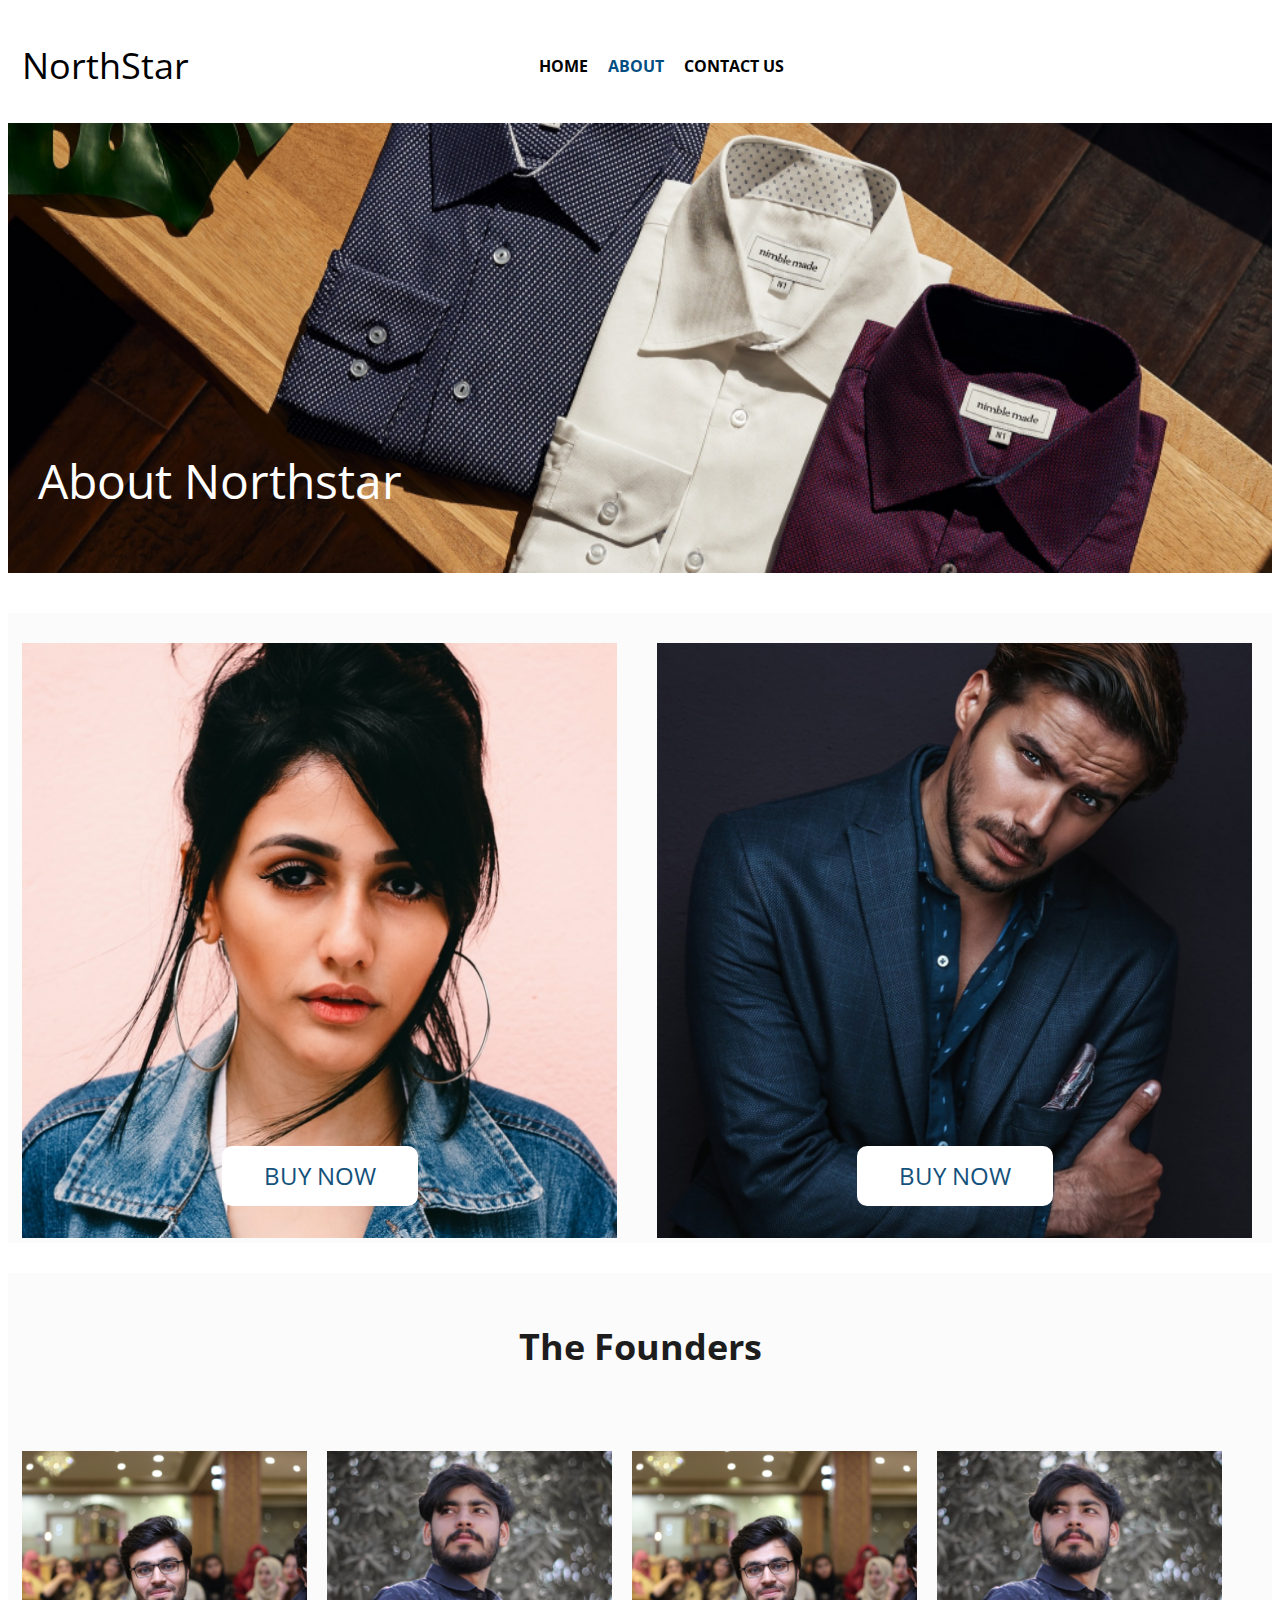
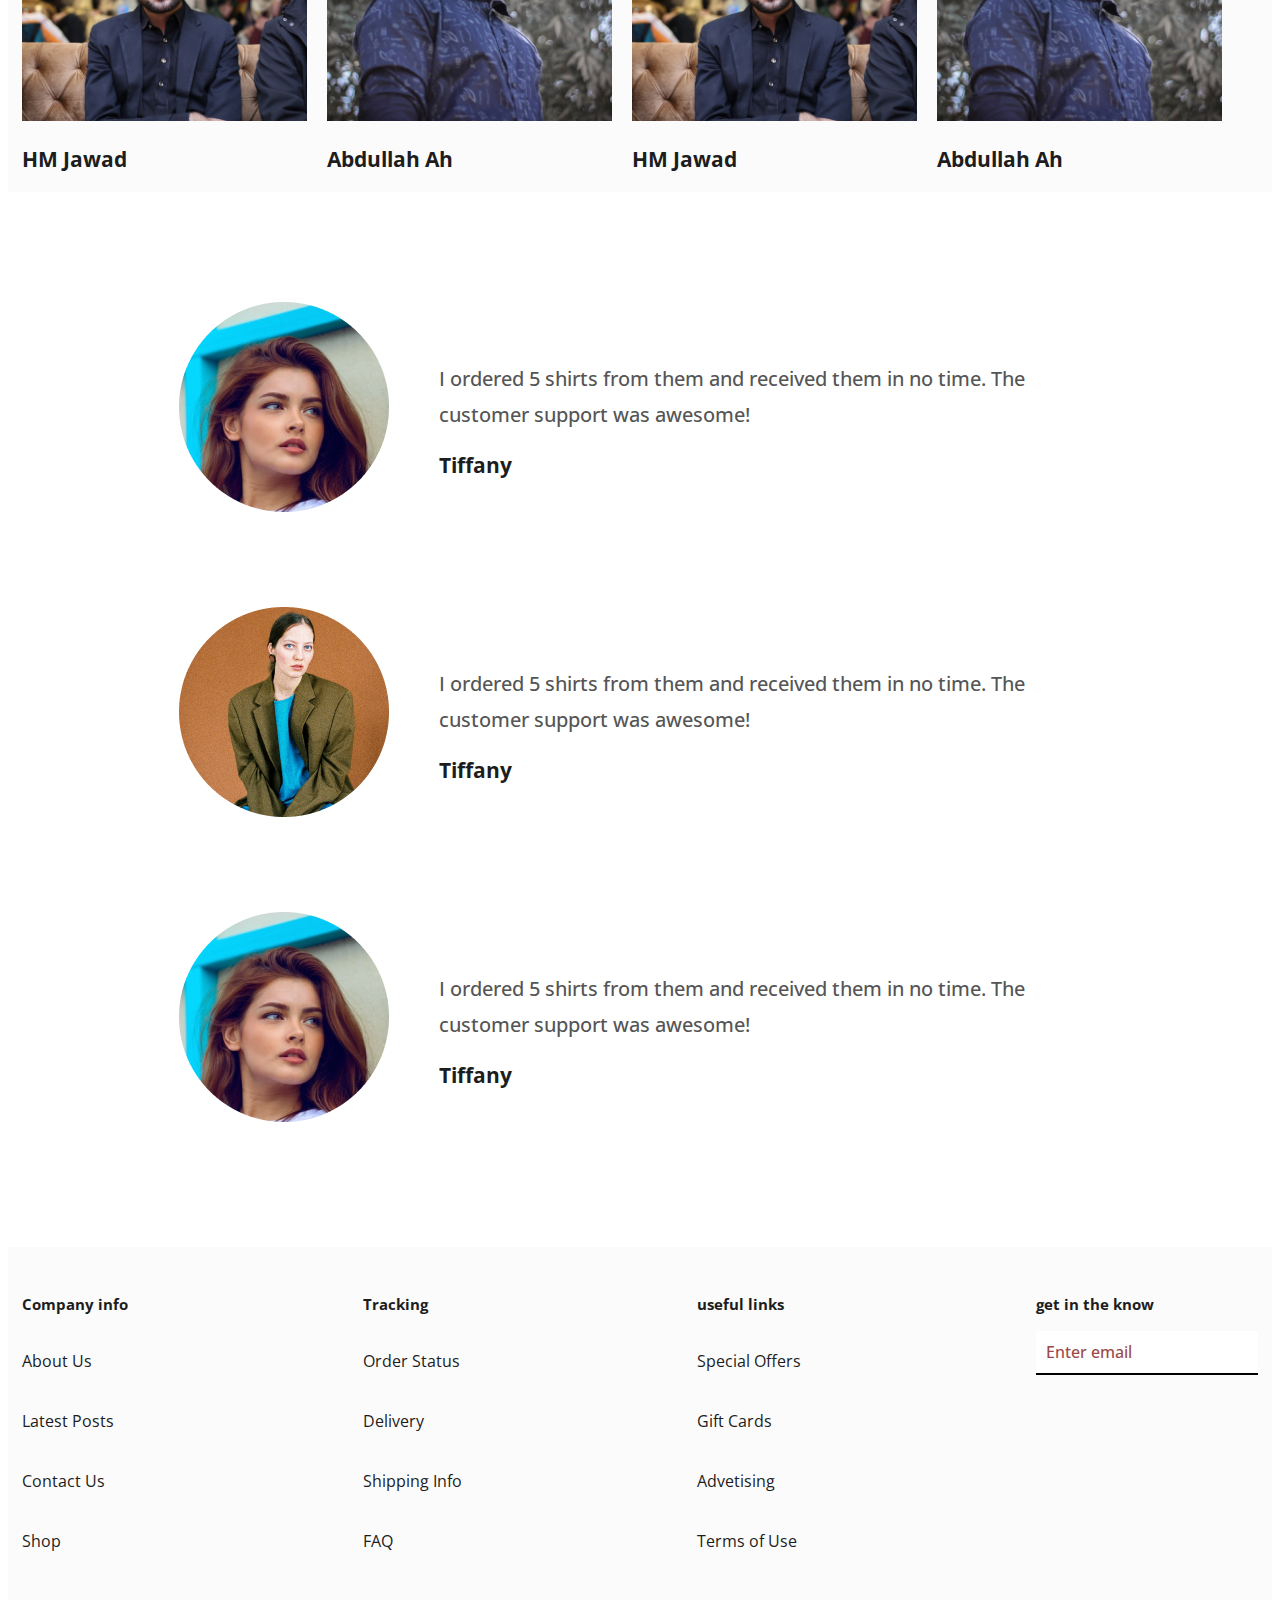
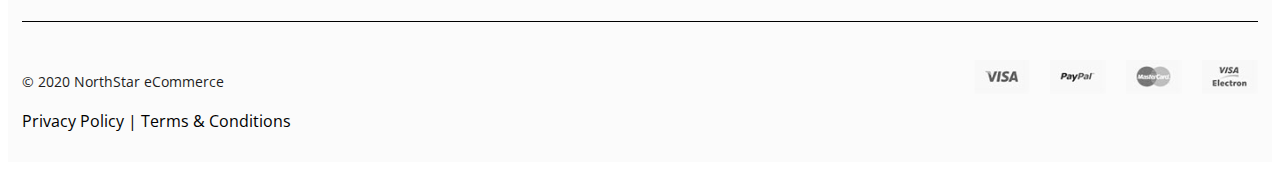
==== WEB/about.html @ d7fa59fd "eCommerce" ====
<!DOCTYPE html>
<html lang="en">

<head>
    <meta charset="UTF-8">
    <meta http-equiv="X-UA-Compatible" content="IE=edge">
    <meta name="viewport" content="width=device-width, initial-scale=1.0">
    <title>eCommerce</title>
    <link rel="stylesheet" href="../style.css">
    <!--font-awesome-->
    <link rel="stylesheet" href="https://cdnjs.cloudflare.com/ajax/libs/font-awesome/6.4.0/css/all.min.css"
        integrity="sha512-iecdLmaskl7CVkqkXNQ/ZH/XLlvWZOJyj7Yy7tcenmpD1ypASozpmT/E0iPtmFIB46ZmdtAc9eNBvH0H/ZpiBw=="
        crossorigin="anonymous" referrerpolicy="no-referrer" />
    <!--google-font-->
    <link rel="preconnect" href="https://fonts.googleapis.com">
    <link rel="preconnect" href="https://fonts.gstatic.com" crossorigin>
    <link href="https://fonts.googleapis.com/css2?family=Open+Sans:wght@300;400;500&display=swap" rel="stylesheet">
</head>

<body>
    <header class="hed">
        <div class="container">
            <div class="header">
                <div class="hed-left">
                    <p>NorthStar</p>
                </div>

                <div class="hed-midle">
                    <a href="http://127.0.0.1:5500/WEB/index.html#">HOME</a>
                    <a href="#" class="header-active">ABOUT</a>
                    <a href="http://127.0.0.1:5500/WEB/contact.html">CONTACT US</a>
                </div>

                <div class="hed-rigth">
                    <i class="fa-regular fa-user"></i>
                    <i class="fa-solid fa-bag-shopping"></i>
                    <i class="fa-solid fa-bars"></i>
                </div>
            </div>
        </div>
    </header>

    <section class="about-navbar">
        <div class="an-content">
            <p>About Northstar</p>
        </div>
    </section>

    <section class="second-navbar">
        <div class="container">
            <div class="two-card">
                <div class="card-One">
                    <img src="../imgs/WOMAN.png" alt="WOMAN">
                    <div class="co-context">
                        <p>buy now</p>
                    </div>
                </div>

                <div class="card-One">
                    <img src="../imgs/MAN.png" alt="MAN">
                    <div class="co-context">
                        <p>buy now</p>
                    </div>
                </div>
            </div>
        </div>
    </section>

    <section class="Founders">
        <div class="container">
            <h2>The Founders</h2>

            <div class="founders-card">
                <figure>
                    <img src="../imgs/ceki1.png" alt="MAN">
                    <figcaption>
                        <h3>HM Jawad</h3>
                    </figcaption>
                </figure>
                <figure>
                    <img src="../imgs/ceki2.png" alt="MAN">
                    <figcaption>
                        <h3>Abdullah Ah</h3>
                    </figcaption>
                </figure>
                <figure>
                    <img src="../imgs/ceki1.png" alt="MAN">
                    <figcaption>
                        <h3>HM Jawad</h3>
                    </figcaption>
                </figure>
                <figure>
                    <img src="../imgs/ceki2.png" alt="MAN">
                    <figcaption>
                        <h3>Abdullah Ah</h3>
                    </figcaption>
                </figure>

            </div>
        </div>
    </section>

    <section class="testimonials">
        <div class="container">
            <div class="testimonials-box">
                <div class="testimo-img">
                    <img src="../imgs/testimoTwo.png" alt="WOMAN">
                </div>

                <div class="testimo-content">
                    <i class="fa-solid fa-quote-left"></i>
                    <p>I ordered 5 shirts from them and received them in no time.
                        The customer support was awesome!</p>
                    <span>Tiffany</span>
                </div>
            </div>
            <div class="testimonials-box">
                <div class="testimo-img">
                    <img src="../imgs/testiomoOne.png" alt="WOMAN">
                </div>

                <div class="testimo-content">
                    <i class="fa-solid fa-quote-left"></i>
                    <p>I ordered 5 shirts from them and received them in no time.
                        The customer support was awesome!</p>
                    <span>Tiffany</span>
                </div>
            </div>
            <div class="testimonials-box">
                <div class="testimo-img">
                    <img src="../imgs/testimoTwo.png" alt="WOMAN">
                </div>

                <div class="testimo-content">
                    <i class="fa-solid fa-quote-left"></i>
                    <p>I ordered 5 shirts from them and received them in no time.
                        The customer support was awesome!</p>
                    <span>Tiffany</span>
                </div>
            </div>
        </div>
    </section>

    <footer class="footer">
        <div class="container">
            <div class="footer-top">
                <div class="company">
                    <h4>Company info</h4>
                    <p>About Us</p>
                    <p> Latest Posts</p>
                    <p> Contact Us</p>
                    <p> Shop</p>
                </div>

                <div class="company">
                    <h4>Tracking</h4>
                    <p> Order Status</p>
                    <p> Delivery </p>
                    <p> Shipping Info</p>
                    <p> FAQ</p>
                </div>

                <div class="company">
                    <h4>useful links</h4>
                    <p>Special Offers</p>
                    <p> Gift Cards</p>
                    <p> Advetising</p>
                    <p> Terms of Use</p>
                </div>

                <div class="company">
                    <h4>get in the know</h4>

                    <div class="email-contact">
                        <input type="email" placeholder="Enter email">
                        <i class="fa-solid fa-arrow-right"></i>
                    </div>

                </div>
            </div>


            <div class="footer-bottom">
                <div class="north">
                    <p>© 2020 NorthStar eCommerce</p>
                    <div class="pay-content">
                        <span>Privacy Policy |
                            Terms & Conditions
                        </span>
                    </div>
                </div>

                <div class="pay">
                    <img src="../imgs/visa.svg" alt="visa">
                    <img src="../imgs/paypal.svg" alt="paypal">
                    <img src="../imgs/Rectangle 14.svg" alt="pay">
                    <img src="../imgs/visaElectron.svg" alt="visa">
                </div>
            </div>
        </div>
    </footer>

    <script src="../app.js"></script>
</body>

</html>
---- style.css ----
* {
    /* margspace-between: 0; */
    padding: 0;
    box-sizing: border-box;
    font-family: 'Open Sans', sans-serif;

}

/*eCommerce index page start*/

.container {
    max-width: 1236px;
    width: 100%;
    margin: 0 auto;
}

.header-active {
    color: #024E82 !important;
}

.hed {
    background: #FFFFFF;
}

.header {
    display: flex;
    justify-content: space-between;
    align-items: center;
    flex-wrap: wrap;
}

.hed-left p {
    font-weight: 400;
    font-size: 36px;
    line-height: 43px;
}


.hed-midle {
    display: flex;
    align-items: center;
    gap: 20px;
    max-width: 300px;
    width: 100%;
}

.hed-midle a {
    text-decoration: none;
    font-weight: 700;
    font-size: 16px;
    line-height: 14px;
    color: #000000;
}

.hed-rigth {
    display: flex;
    align-items: center;
    gap: 35px;
}

.hed-rigth i {
    cursor: pointer;
    font-size: 20px;
}

.navbar {
    background-image: url('./imgs/navImg.png');
    background-repeat: no-repeat;
    height: calc(100vh - 113px);
    /*important*/
    width: 100%;
    background-size: cover;
    background-position: center;
}

.nav-content {
    position: absolute;
    right: 10%;
    top: 40%;
    transform: translate(-60, -60);
}


.nav-content p {
    font-weight: 800;
    font-size: 48px;
    line-height: 48px;
    color: #FFFFFF;
    max-width: 470px;
    width: 100%;
    text-align: center;
    padding-bottom: 50px;
    text-shadow: 0px 4px 4px rgba(0, 0, 0, 0.25);
}

.nav-text {
    position: absolute;
    right: 13%;
    transform: translate(-43%);
    border: 5px solid #FFFFFF;
    padding: 10px;
    max-width: 175px;
    width: 100%;
    text-align: center;
    cursor: pointer;
}

.nav-text span {
    font-weight: 700;
    font-size: 21px;
    line-height: 22px;
    color: #FFFFFF;
}

.discover {
    display: flex;
    flex-direction: column;
    flex-wrap: wrap;
}

.discover-content {
    text-align: center;
    padding-top: 50px;
}


.discover-content h2 {
    font-weight: 700;
    font-size: 36px;
    line-height: 48px;
    color: #1D1D1D;
}


.discover-content p {
    font-weight: 400;
    font-size: 20px;
    line-height: 48px;
    color: #555555;
    padding-bottom: 45px;
}

.discover-cards {
    display: flex;
    flex-wrap: wrap;
    gap: 20px;
}

.discover-cards .card img {
    max-width: 285px;
    width: 100%;
}

.card-content {
    text-align: center;
    padding-top: 16px;
}

.card-content h4 {
    font-weight: 400;
    font-size: 16px;
    line-height: 25px;
    color: #1D1D1D;
}


.card-content span {
    font-weight: 400;
    font-size: 16px;
    line-height: 19px;
    color: #024E82;
}


.about-card {
    display: flex;
    padding-top: 50px;
    justify-content: space-between;
    flex-direction: column;
}

.about-card .container {
    display: flex;
    justify-content: space-between;
    padding-bottom: 50px;
}

.ac-1 {
    display: flex;
    flex-direction: column;
}

.card-icon {
    display: flex;
    gap: 15px;
    padding-bottom: 10px;
    align-items: center;
}

.ac1-about {
    max-width: 199px;
    width: 100%;
}


.ac1-about span {
    font-weight: 400;
    font-size: 16px;
    line-height: 19px;
    color: #555555;
}

.ac-1 i {
    color: #024E82;
}

.ac-1 p {
    font-weight: 600;
    font-size: 16px;
    line-height: 25px;
    color: #1D1D1D;
}


.black-card .container {
    display: flex;
    justify-content: space-between;
    padding-bottom: 50px;
}

.black-one {
    max-width: 715px;
    width: 100%;
    background: #000000;
    height: 329px;
    display: flex;
    flex-direction: column;
    justify-content: center;
    text-align: center;
    gap: 24px;
    margin-top: 50px;
}

.black-one h3 {
    font-weight: 400;
    font-size: 32px;
    line-height: 48px;
    color: #FFFFFF;
}


.black-one p {
    font-weight: 400;
    font-size: 18px;
    line-height: 130%;
    color: #FFFFFF;
    max-width: 406px;
    width: 100%;
    text-align: center;
    margin: 0 auto;
}

.black-button {
    max-width: 100px;
    width: 100%;
    background: #FFFFFF;
    box-shadow: 0px 6px 15px rgba(0, 0, 0, 0.04);
    display: flex;
    justify-content: center;
    padding: 10px;
    margin: 0 auto;
}


.black-button span {
    text-transform: uppercase;
    font-weight: 400;
    font-size: 14px;
    line-height: 20px;
    color: #024E82;
    cursor: pointer;
}

.balck-two {
    max-width: 505px;
    width: 100%;
    background: #000000;
    height: 329px;
    display: flex;
    flex-direction: column;
    justify-content: center;
    text-align: center;
    gap: 24px;
    margin-top: 50px;
}


.balck-two h3 {
    font-weight: 400;
    font-size: 32px;
    line-height: 48px;
    color: #FFFFFF;
}

.balck-two p {
    max-width: 406px;
    width: 100%;
    font-weight: 400;
    font-size: 18px;
    line-height: 130%;
    color: #FFFFFF;
    margin: 0 auto;
}

.top-sellers h2 {
    font-weight: 700;
    font-size: 36px;
    line-height: 48px;
    color: #1D1D1D;
    text-align: center;
    padding-top: 50px;
}


.top-sellers p {
    font-weight: 400;
    font-size: 20px;
    line-height: 48px;
    color: #555555;
    text-align: center;
    padding-bottom: 50px;
}

.sellers-card .container .card-box {
    display: flex;
    flex-wrap: wrap;
    gap: 20px;
}

.sellers-card .container .card-box .card img {
    max-width: 294px;
    width: 100%;
}

.sellers-content {
    text-align: center;
    padding-bottom: 50px;
}

.sellers-card .container .sellers-bottom {
    max-width: 150px;
    width: 100%;
    padding: 10px 30px;
    background: #024E82;
    color: #FFFFFF;
    margin: 0 auto;
    margin-bottom: 50px;
}

.sellers-card .container .sellers-bottom span {
    text-align: center;
    display: flex;
    justify-content: center;
    align-items: center;
}

.footer {
    background: #FBFBFB;
    margin-top: 60px ;
}

.footer .container .footer-top {
    display: flex;
    justify-content: space-between;
    flex-wrap: wrap;
    padding-top: 50px;
}

.company {
    display: flex;
    flex-direction: column;
    padding-bottom: 50px;
}

.company h4 {
    font-weight: 700;
    font-size: 15px;
    line-height: 14px;
    color: #1D1D1D;
    padding-bottom: 20px;
}

.company p {
    font-weight: 400;
    font-size: 16px;
    line-height: 28px;
    color: #1D1D1D;
    cursor: pointer;
}

.company input {
    padding: 10px;
    border: none;
    font-size: 16px;
    font-weight: 500;
    border-bottom: 2px solid #000;
    outline: none;
}

.email-contact i {
    cursor: pointer;
}


.company input::placeholder {
    color: #9c4848;
}

.footer-bottom {
    display: flex;
    justify-content: space-between;
    align-items: center;
    border-top: 1px solid #000000;
    padding-bottom: 30px;
}

h4 {
    margin: 10px;
}

.footer-bottom .north p {
    font-weight: 400;
    font-size: 14px;
    line-height: 28px;
    color: #1D1D1D;
    padding-top: 32px;
}

.footer-bottom .pay span {
    font-weight: 400;
    font-size: 14px;
    line-height: 28px;
    color: #1D1D1D;
}



.footer-bottom .pay {
    display: flex;
    gap: 20px;
}


.footer-bottom .pay img {
    cursor: pointer;
}

.company h4 {
    margin: 0;
}

.company {
    margin: 0 !important;
}

/*eCommerce index page end*/


/*eCommerce about page start*/

.about-navbar {
    background-image: url('./imgs/aboutNavbar.png');
    background-repeat: no-repeat;
    height: 50vh;
    width: 100%;
    background-size: cover;
    background-position: center;
    position: relative;
    margin-bottom: 40px;
}

.about-navbar .an-content {
    display: flex;
    position: absolute;
    bottom: 20px;
    left: 30px;
}


.about-navbar .an-content p {
    font-weight: 400;
    font-size: 48px;
    line-height: 48px;
    color: #FFFFFF;
}

.second-navbar {
    background: #FBFBFB;
}

.two-card {
    display: flex;
    flex-wrap: wrap;
    gap: 40px;
    padding-top: 30px;
}

.card-One {
    position: relative;
}

.card-One img {
    max-width: 595px;
    width: 100%;
    object-fit: cover;
}

.card-One .co-context {
    position: absolute;
    bottom: 37px;
    color: #FFFFFF;
    width: 100%;
    text-align: center;
}


.card-One .co-context p {
    background: #FFFFFF;
    padding: 20px;
    max-width: 196px;
    width: 100%;
    margin: 0 auto;
    text-transform: uppercase;
    font-weight: 400;
    font-size: 24px;
    line-height: 20px;
    color: #14517B;
    cursor: pointer;
    border-radius: 10px;
}

.Founders .container h2 {
    text-align: center;
    font-weight: 700;
    font-size: 36px;
    line-height: 48px;
    color: #1D1D1D;
    padding: 50px 0;
}

.Founders {
    background: #FBFBFB;
    margin-bottom: 50px;
}


.founders-card {
    display: flex;
    flex-wrap: wrap;
    gap: 20px;
}

figure {
    margin: 0;
}

.founders-card figure img {
    max-width: 285px;
    width: 100%;
}


.founders-card figure figcaption h3 {
    font-weight: 700;
    font-size: 21px;
    line-height: 24px;
    color: #1D1D1D;
}

.testimonials {
    padding: 60px 0;
}

.testimonials .container {
    display: flex;
    flex-direction: column;
    gap: 90px;
    justify-content: center;
    align-items: center;
}

.testimonials .container .testimonials-box {
    display: flex;
    align-items: center;
    gap: 50px;
}

.testimo-img img {
    object-fit: cover;
}

.testimo-content i {
    font-size: 40px;
}

.testimo-content p {
    font-weight: 500;
    font-size: 20px;
    line-height: 36px;
    color: #555555;
    max-width: 663px;
    width: 100%;
}

.testimo-content span {
    font-weight: 700;
    font-size: 21px;
    line-height: 24px;
    color: #1D1D1D;
}


/*eCommerce about page end*/

/*eCommerce contact page start*/

.contact-navbar {
    background-image: url('./imgs/contact.png');
    background-repeat: no-repeat;
    background-position: center;
    background-size: cover;
    width: 100%;
    height: 50vh;
    position: relative;
}


.contact-navbar .cn-content {
    position: absolute;
    bottom: 30px;
    left: 40px;
}

.contact-navbar .cn-content p {
    color: #FFFFFF;
    font-weight: 400;
    font-size: 48px;
    line-height: 48px;
}

.contact-form .container {
    display: flex;
    justify-content: space-between;
}

.contact-form .container .form-left h2 {
    font-weight: 700;
    font-size: 36px;
    line-height: 48px;
    color: #3A3939;
}

.form-left p {
    max-width: 768px;
    width: 100%;
    font-weight: 400;
    font-size: 16px;
    line-height: 19px;
    color: #555555;
}


.form-left .form {
    display: flex;
    max-width: 820px;
    width: 100%;
    justify-content: space-between;
    flex-wrap: wrap;
}

.form-left .frm p {
    font-weight: 400;
    font-size: 16px;
    line-height: 19px;
    color: #555555;
}

.form-left .frm input {
    max-width: 400px;
    width: 400px;
    height: 50px;
    padding: 10px;
}

.form-left .textarea p {
    font-weight: 400;
    font-size: 16px;
    line-height: 19px;
    color: #555555;
    padding-top: 20px;
}

.form-left .textarea textarea {
    max-width: 820px;
    width: 820px;
    font-weight: 600;
    font-size: 16px;
    min-height: 188px;
    color: #555555;
    resize: none;
}

.form-left .form-btn button {
    margin-top: 20px;
    max-width: 170px;
    width: 100%;
    padding: 10px;
    background: #024E82;
    color: #FFFFFF;
    font-weight: 400;
    font-size: 16px;
    line-height: 22px;
    margin-bottom: 50px;
}

.form-rigth {
    display: flex;
    flex-direction: column;
}


.form-rigth .rigth-one h2 {
    font-weight: 700;
    font-size: 24px;
    line-height: 48px;
    color: #1D1D1D;
}


.form-rigth .rigth-one p {
    max-width: 300px;
    width: 100%;
}


/*eCommerce contact page end*/
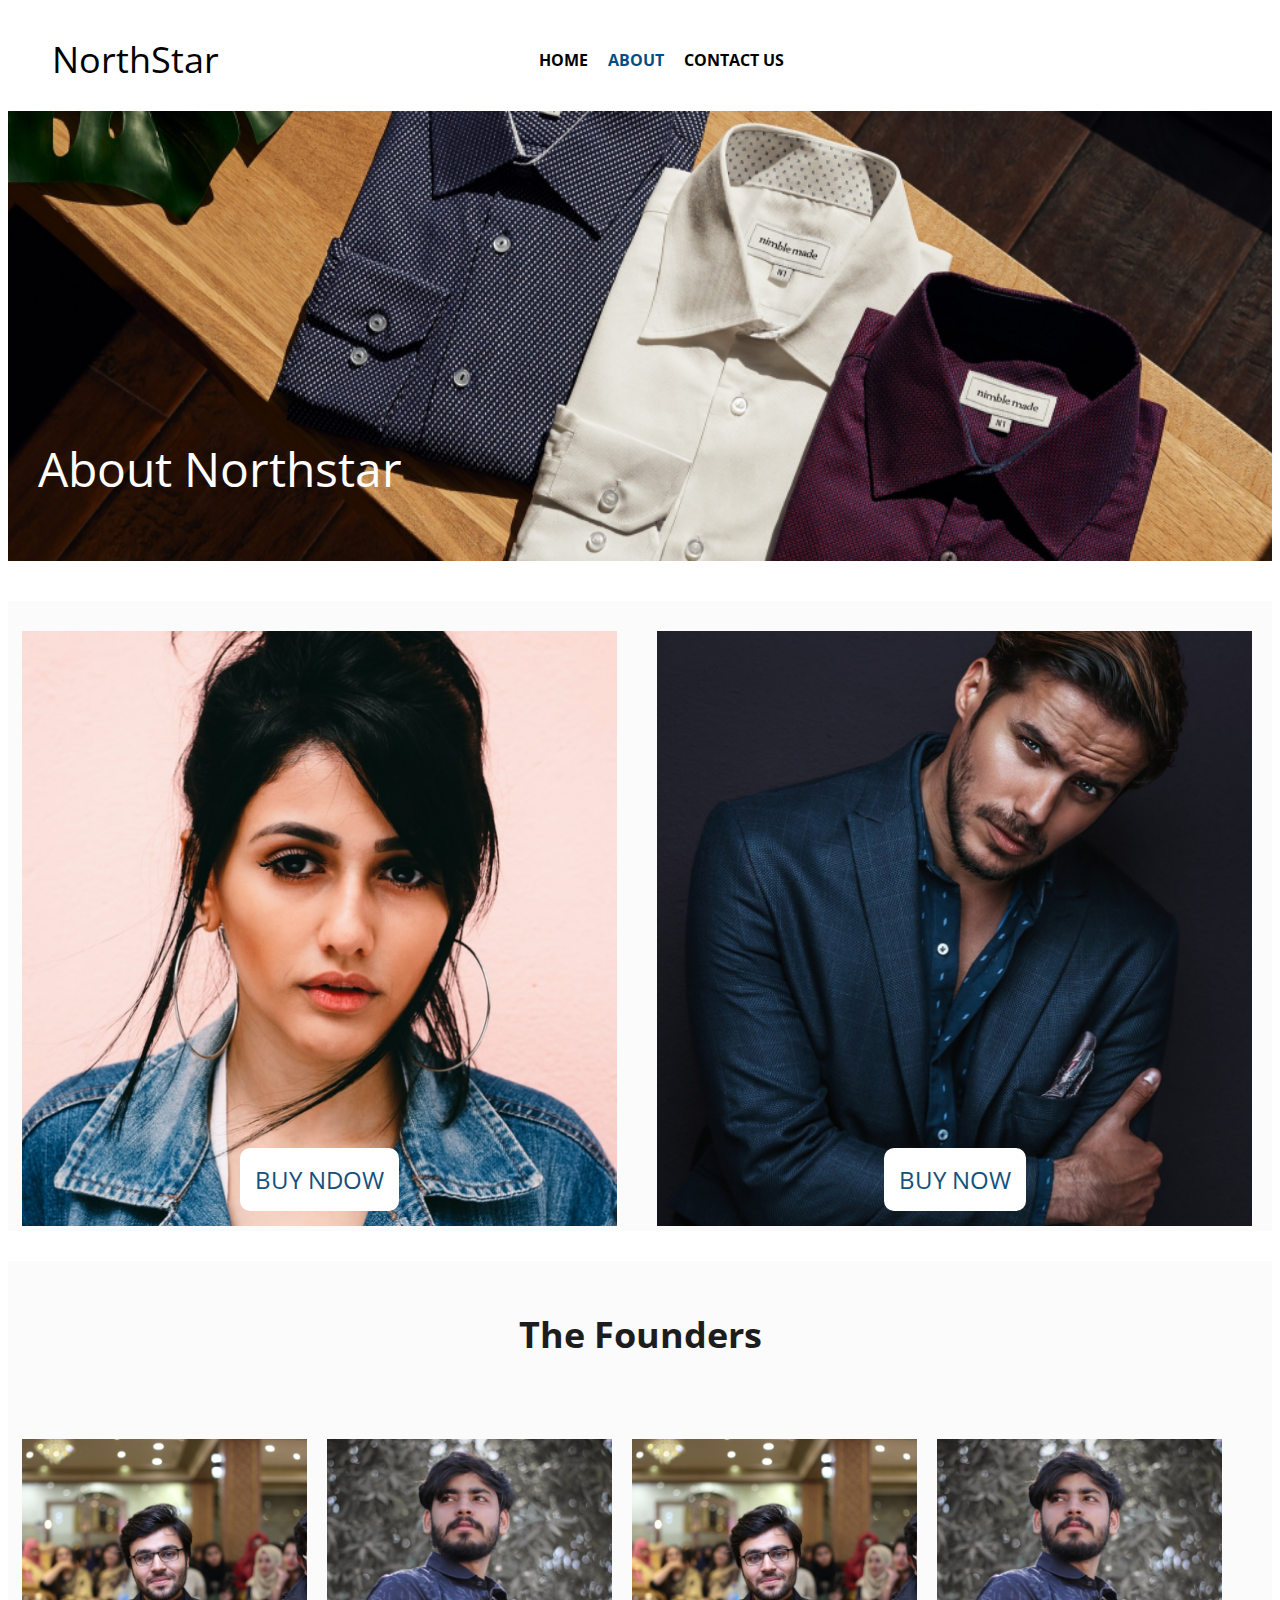
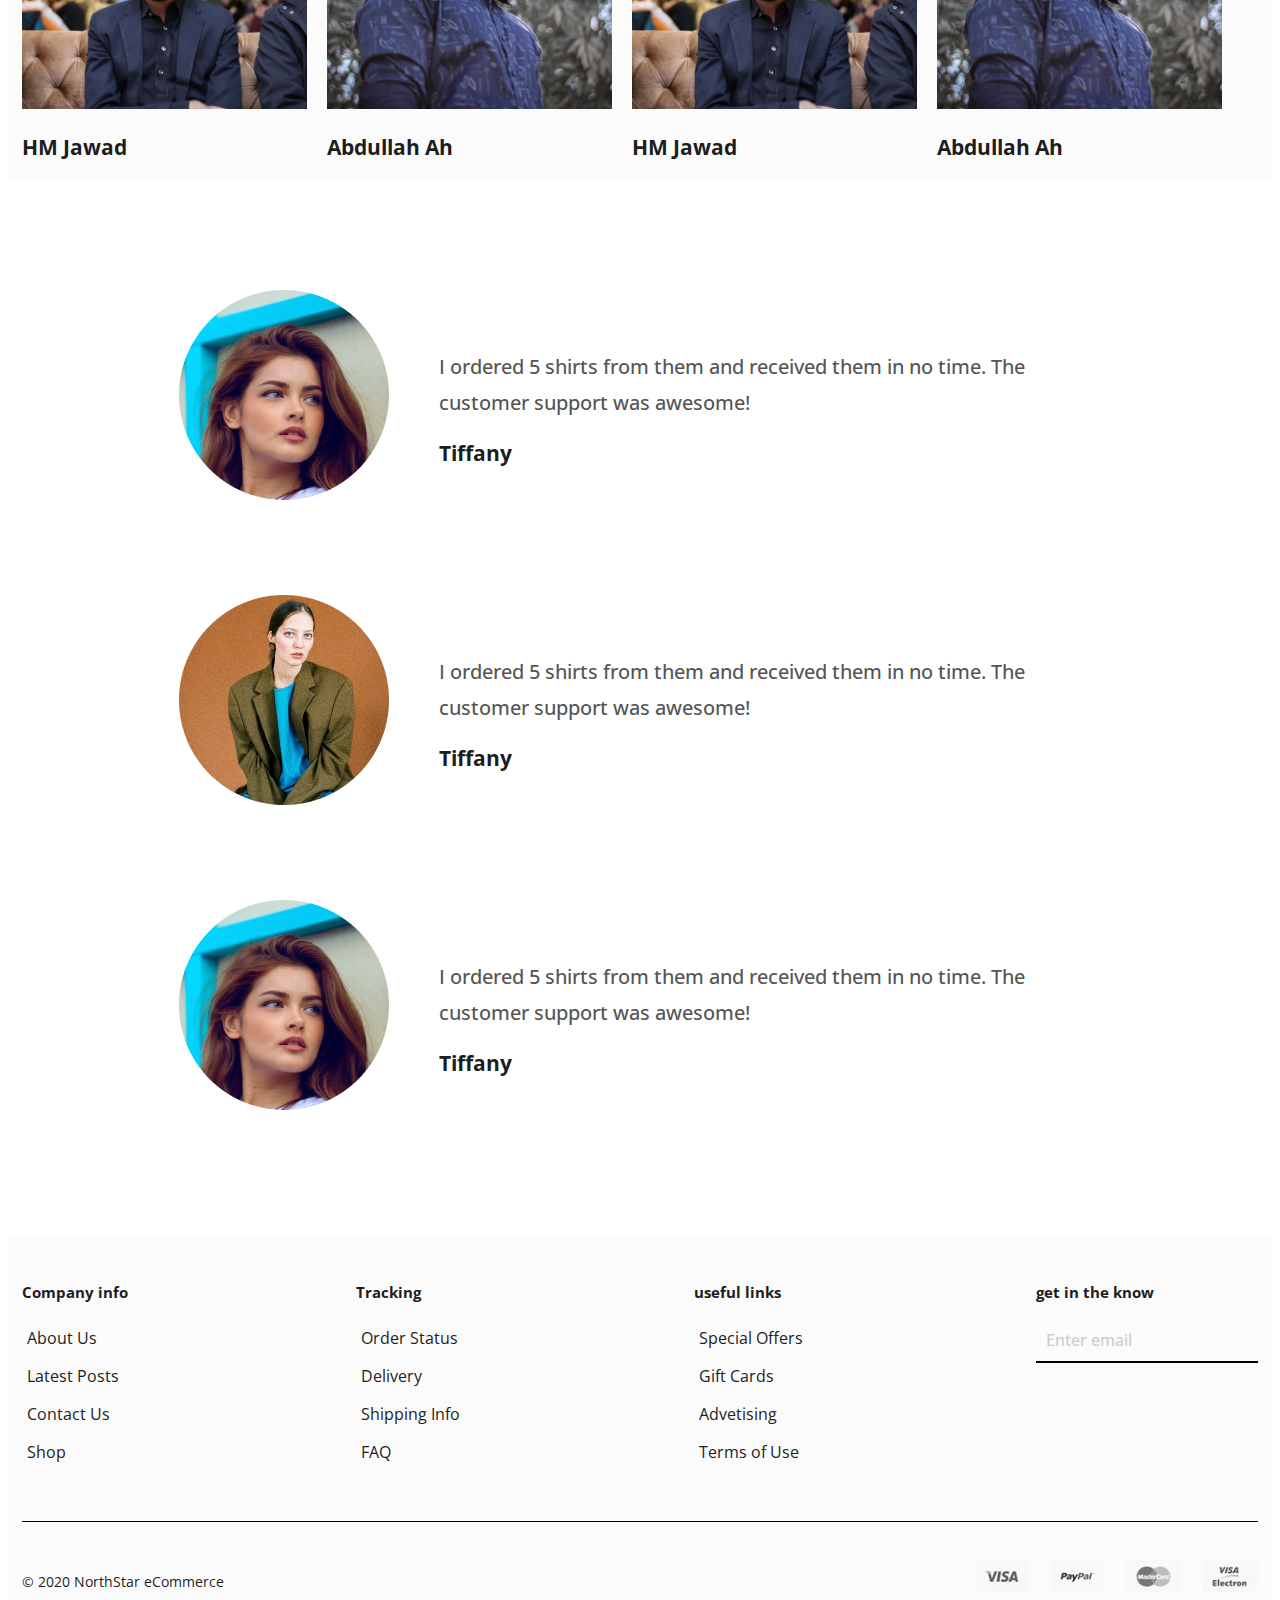
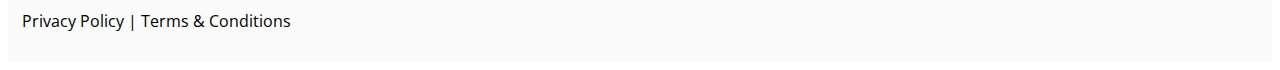
==== commit 2c2edce7: "eCommerce (API, pop-up)" ====
--- a/WEB/about.html
+++ b/WEB/about.html
@@ -22,7 +22,7 @@
         <div class="container">
             <div class="header">
                 <div class="hed-left">
-                    <p>NorthStar</p>
+                    <a href="http://127.0.0.1:5500/WEB/index.html#">NorthStar</a>
                 </div>
 
                 <div class="hed-midle">
@@ -52,14 +52,14 @@
                 <div class="card-One">
                     <img src="../imgs/WOMAN.png" alt="WOMAN">
                     <div class="co-context">
-                        <p>buy now</p>
+                        <a href="http://127.0.0.1:5500/WEB/card-Info.html">buy ndow</a>
                     </div>
                 </div>
 
                 <div class="card-One">
                     <img src="../imgs/MAN.png" alt="MAN">
                     <div class="co-context">
-                        <p>buy now</p>
+                        <a href="http://127.0.0.1:5500/WEB/card-info-two.html">buy now</a>
                     </div>
                 </div>
             </div>
--- a/style.css
+++ b/style.css
@@ -27,12 +27,16 @@
     justify-content: space-between;
     align-items: center;
     flex-wrap: wrap;
-}
-
-.hed-left p {
+    padding: 30px;
+}
+
+.hed-left a {
     font-weight: 400;
     font-size: 36px;
     line-height: 43px;
+    text-decoration: none;
+    cursor: pointer;
+    color: #000;
 }
 
 
@@ -144,23 +148,38 @@
     display: flex;
     flex-wrap: wrap;
     gap: 20px;
+    position: relative;
 }
 
 .discover-cards .card img {
     max-width: 285px;
     width: 100%;
+    border-radius: 10px;
 }
 
 .card-content {
     text-align: center;
     padding-top: 16px;
+    background: #024E82;
+    color: #FFFFFF;
+    border-radius: 0 0 10px 10px;
+    margin-top: -20px;
+    cursor: pointer;
 }
 
 .card-content h4 {
     font-weight: 400;
     font-size: 16px;
     line-height: 25px;
-    color: #1D1D1D;
+    color: #FFFFFF;
+    padding: 20px;
+    position: absolute;
+    left: 0;
+    bottom: -25px;
+    border-radius: 0 0 10px 10px;
+    background: #024E82;
+    width: 100%;
+    box-sizing: border-box;
 }
 
 
@@ -168,7 +187,13 @@
     font-weight: 400;
     font-size: 16px;
     line-height: 19px;
-    color: #024E82;
+    color: #FFFFFF;
+    position: absolute;
+    background: #024E82;
+    border-top-left-radius: 10px;
+    padding: 10px;
+    top: 0;
+    left: 0;
 }
 
 
@@ -366,7 +391,7 @@
 
 .footer {
     background: #FBFBFB;
-    margin-top: 60px ;
+    margin-top: 60px;
 }
 
 .footer .container .footer-top {
@@ -396,6 +421,7 @@
     line-height: 28px;
     color: #1D1D1D;
     cursor: pointer;
+    margin: 5px !important;
 }
 
 .company input {
@@ -405,6 +431,8 @@
     font-weight: 500;
     border-bottom: 2px solid #000;
     outline: none;
+    background: #FBFBFB;
+    color: #000000;
 }
 
 .email-contact i {
@@ -413,7 +441,7 @@
 
 
 .company input::placeholder {
-    color: #9c4848;
+    color: #d1cccc;
 }
 
 .footer-bottom {
@@ -424,9 +452,9 @@
     padding-bottom: 30px;
 }
 
-h4 {
+/* h4 {
     margin: 10px;
-}
+} */
 
 .footer-bottom .north p {
     font-weight: 400;
@@ -442,7 +470,6 @@
     line-height: 28px;
     color: #1D1D1D;
 }
-
 
 
 .footer-bottom .pay {
@@ -524,9 +551,9 @@
 }
 
 
-.card-One .co-context p {
+.card-One .co-context a {
     background: #FFFFFF;
-    padding: 20px;
+    padding: 15px;
     max-width: 196px;
     width: 100%;
     margin: 0 auto;
@@ -537,6 +564,7 @@
     color: #14517B;
     cursor: pointer;
     border-radius: 10px;
+    text-decoration: none;
 }
 
 .Founders .container h2 {
@@ -651,6 +679,7 @@
 .contact-form .container {
     display: flex;
     justify-content: space-between;
+    flex-wrap: wrap;
 }
 
 .contact-form .container .form-left h2 {
@@ -743,4 +772,409 @@
 }
 
 
-/*eCommerce contact page end*/+/*eCommerce contact page end*/
+
+
+/*card-info start*/
+
+.card-info .container {
+    display: flex;
+    padding-top: 50px;
+    flex-wrap: wrap;
+    justify-content: space-between;
+}
+
+
+.card-img {
+    position: relative;
+}
+
+.card-img img {
+    max-width: 550px;
+    width: 100%;
+    object-fit: cover;
+    max-height: 620px;
+    border-radius: 10px;
+}
+
+.card-discount {
+    position: absolute;
+    top: 20px;
+    left: 20px;
+}
+
+
+.card-discount span {
+    background-color: #D6763C;
+    border-radius: 100%;
+    font-weight: 700;
+    font-size: 15px;
+    color: #FFFFFF;
+    padding: 10px 6px;
+}
+
+.card-about {
+    display: flex;
+    flex-direction: column;
+}
+
+.card-about h2 {
+    font-weight: 700;
+    font-size: 36px;
+    line-height: 48px;
+    color: #1D1D1D;
+}
+
+.card-price {
+    display: flex;
+    gap: 20px;
+    padding-top: 15px;
+    font-weight: 400;
+    font-size: 24px;
+    line-height: 29px;
+}
+
+.card-price p {
+    color: #024E82;
+}
+
+.card-star i {
+    font-weight: 900;
+    font-size: 13px;
+    line-height: 48px;
+    color: #D6763C;
+}
+
+.card-price p {
+    margin: 0;
+}
+
+.cardAbout-content {
+    max-width: 660px;
+    width: 100%;
+}
+
+.cardAbout-content p {
+    font-weight: 400;
+    font-size: 16px;
+    line-height: 19px;
+    color: #555555;
+    padding-bottom: 35px;
+}
+
+
+.card-select select {
+    max-width: 210px;
+    width: 100%;
+    height: 48px;
+    padding: 5px;
+    font-weight: 400;
+    font-size: 16px;
+    line-height: 19px;
+    color: #1D1D1D;
+    margin-bottom: 35px;
+    display: flex;
+    justify-content: space-between;
+}
+
+.add-cart span {
+    max-width: 190px;
+    width: 100%;
+    background: #024E82;
+    padding: 13px 30px;
+    color: #FFFFFF;
+    cursor: pointer;
+}
+
+.add-cart p {
+    max-width: 250px;
+    width: 100%;
+    padding-top: 36px;
+}
+
+.change-button {
+    padding: 60px 0 50px 0;
+}
+
+.bottoms button {
+    padding: 10px;
+    margin-right: -5px;
+    cursor: pointer;
+    font-weight: 500;
+    font-size: 16px;
+    line-height: 18px;
+    color: #1D1D1D;
+    background: #FFFFFF;
+}
+
+.cb-content {
+    max-width: 1144px;
+    width: 100%;
+    border: 1px solid #555555;
+    padding: 30px;
+}
+
+.cb-content-two {
+    max-width: 1144px;
+    width: 100%;
+    border: 1px solid #555555;
+    padding: 30px;
+    display: none;
+}
+
+/*card-info end*/
+
+/*shopping card start*/
+
+.shopping-card .container {
+    display: flex;
+    flex-wrap: wrap;
+}
+
+.shopping-info {
+    display: flex;
+    flex-direction: column;
+    width: 100%;
+    padding-top: 50px;
+    position: relative;
+}
+
+
+.shopping-info td {
+    border-bottom: 1px solid #000;
+    padding: 20px;
+    text-align: center;
+}
+
+.shopping-info i {
+    position: absolute;
+    bottom: 25px;
+    margin-right: 10px;
+    cursor: pointer;
+    font-size: 15px;
+    color: gray;
+}
+
+.card-totals h2 {
+    font-weight: 700;
+    font-size: 36px;
+    line-height: 48px;
+    color: #1D1D1D;
+}
+
+.card-totals .totals {
+    display: flex;
+    flex-wrap: wrap;
+    max-width: 530px;
+    width: 100%;
+}
+
+.totals-one {
+    max-width: 530px;
+    width: 100%;
+    display: flex;
+    justify-content: space-between;
+    border-bottom: 1px solid #000;
+}
+
+.totals-one .context p {
+    font-weight: 400;
+    font-size: 16px;
+    line-height: 19px;
+    color: #555555;
+}
+
+
+.totals-one .totals-price p {
+    font-weight: 400;
+    font-size: 16px;
+    line-height: 19px;
+    color: #1D1D1D;
+}
+
+.total-btn {
+    max-width: 250px;
+    width: 100%;
+    padding-top: 50px;
+    padding-bottom: 50px;
+}
+
+
+.total-btn p {
+    display: flex;
+    justify-content: center;
+    align-items: center;
+    background: #D6763C;
+    padding: 20px;
+    color: #FFFFFF;
+    cursor: pointer;
+    font-weight: 400;
+    font-size: 16px;
+    line-height: 22px;
+
+}
+
+/*shopping card end*/
+
+
+/*building details start*/
+
+
+.billing-details .container p {
+    margin: 5px !important;
+}
+
+.billing-details .container h2 {
+    font-weight: 700;
+    font-size: 36px;
+    line-height: 48px;
+    color: #1D1D1D;
+}
+
+.form label p {
+    font-weight: 400;
+    font-size: 16px;
+    line-height: 19px;
+    color: #555555;
+}
+
+
+.form label input {
+    margin-bottom: 20px;
+    max-width: 620px;
+    width: 100%;
+    height: 50px;
+    padding: 10px;
+}
+
+
+.form label input::placeholder {
+    font-weight: 400;
+    font-size: 16px;
+    line-height: 19px;
+    color: #555555;
+}
+
+.orders table {
+    max-width: 1280px;
+    width: 100%;
+    margin-top: 50px;
+}
+
+.orders .container h2 {
+    font-weight: 700;
+    font-size: 36px;
+    line-height: 48px;
+    color: #1D1D1D;
+}
+
+.orders table {
+    border: 1px solid #000;
+    border-collapse: collapse;
+}
+
+.orders table tr td {
+    padding: 10px;
+}
+
+.orders table tr:not(:last-child) {
+    border-bottom: 1px solid #000;
+}
+
+.place-order {
+    margin-top: 50px;
+    padding-bottom: 50px;
+}
+
+.place-order .container {
+    border: 1px solid #000;
+    max-width: 1240px;
+    width: 100%;
+    padding: 20px;
+    min-height: 245px;
+}
+
+.in-order p {
+    border: 1px solid #000;
+    padding: 20px;
+    background: #EBEBEB;
+}
+
+.placeOrder-btn {
+    max-width: 166px;
+    width: 100%;
+    height: 48px;
+    padding-top: 20px;
+}
+
+.placeOrder-btn p {
+    background: #D6763C;
+    display: flex;
+    justify-content: center;
+    align-items: center;
+    padding: 15px;
+    cursor: pointer;
+}
+
+/*building details end*/
+
+
+/*productModal start*/
+
+.productModal {
+    height: 100%;
+    width: 100%;
+    background: rgba(0, 0, 0, .6);
+    top: 0;
+    display: flex;
+    align-items: center;
+    left: 0;
+    position: fixed;
+    z-index: 2;
+}
+
+
+
+.productModal .container .modal-box {
+    max-width: 1050px;
+    width: 100%;
+    background: #FBFBFB;
+    display: flex;
+    justify-content: space-between;
+    margin: 0 auto;
+    border-radius: 20px;
+}
+
+.productModal .container .modal-rigth img {
+    margin: 50px 0 0 10px;
+    border-radius: 10px;
+    height: 400px;
+}
+
+.modal-left .card-about h2 {
+    font-size: 30px;
+}
+
+.productModal .container .modal-box .modal-rigth {
+    background: #EBEBEB;
+    padding: 50px;
+    border-radius: 20px 0 0 20px;
+}
+
+.modal-left .cardAbout-content p {
+    max-width: 550px;
+    width: 100%;
+}
+
+.modal-left {
+    position: relative;
+}
+
+.modal-left .card-about .modal-delete i {
+    position: absolute;
+    right: 15px;
+    top: 15px;
+    cursor: pointer;
+}
+
+/*productModal end*/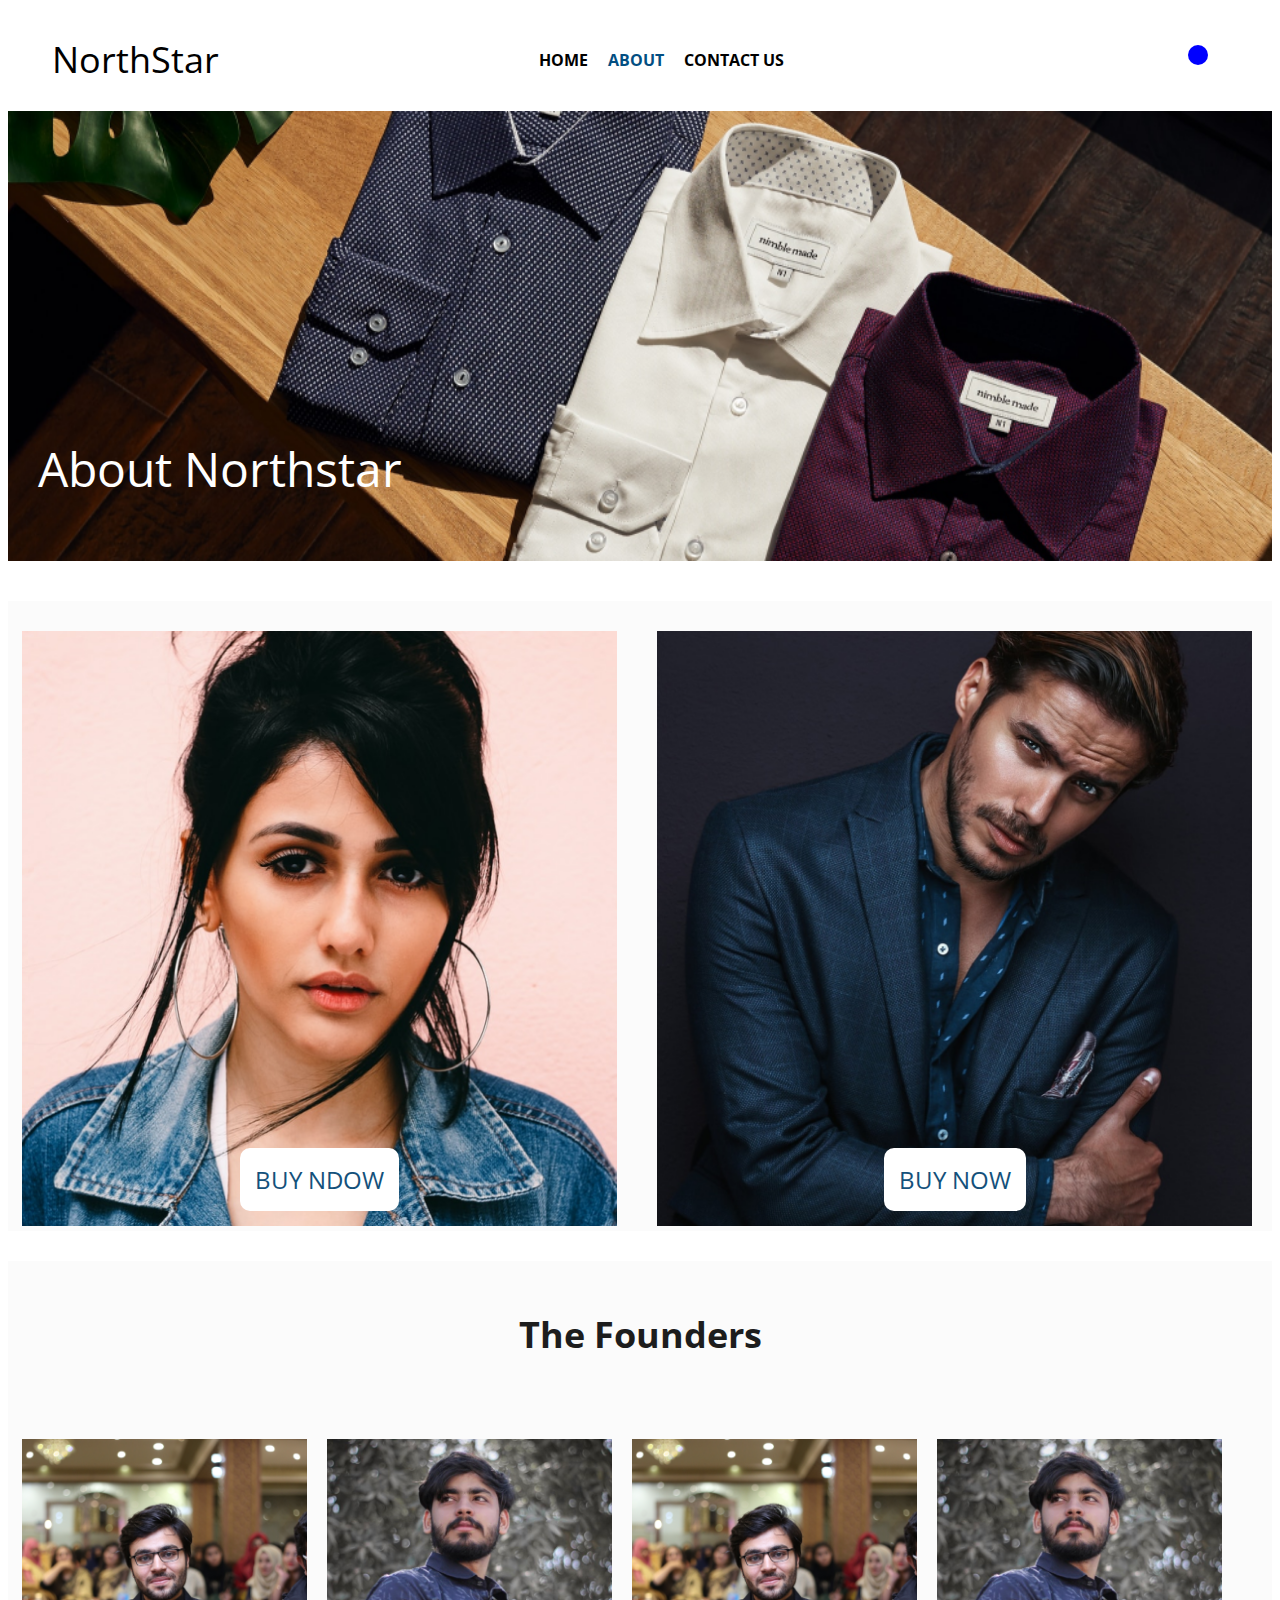
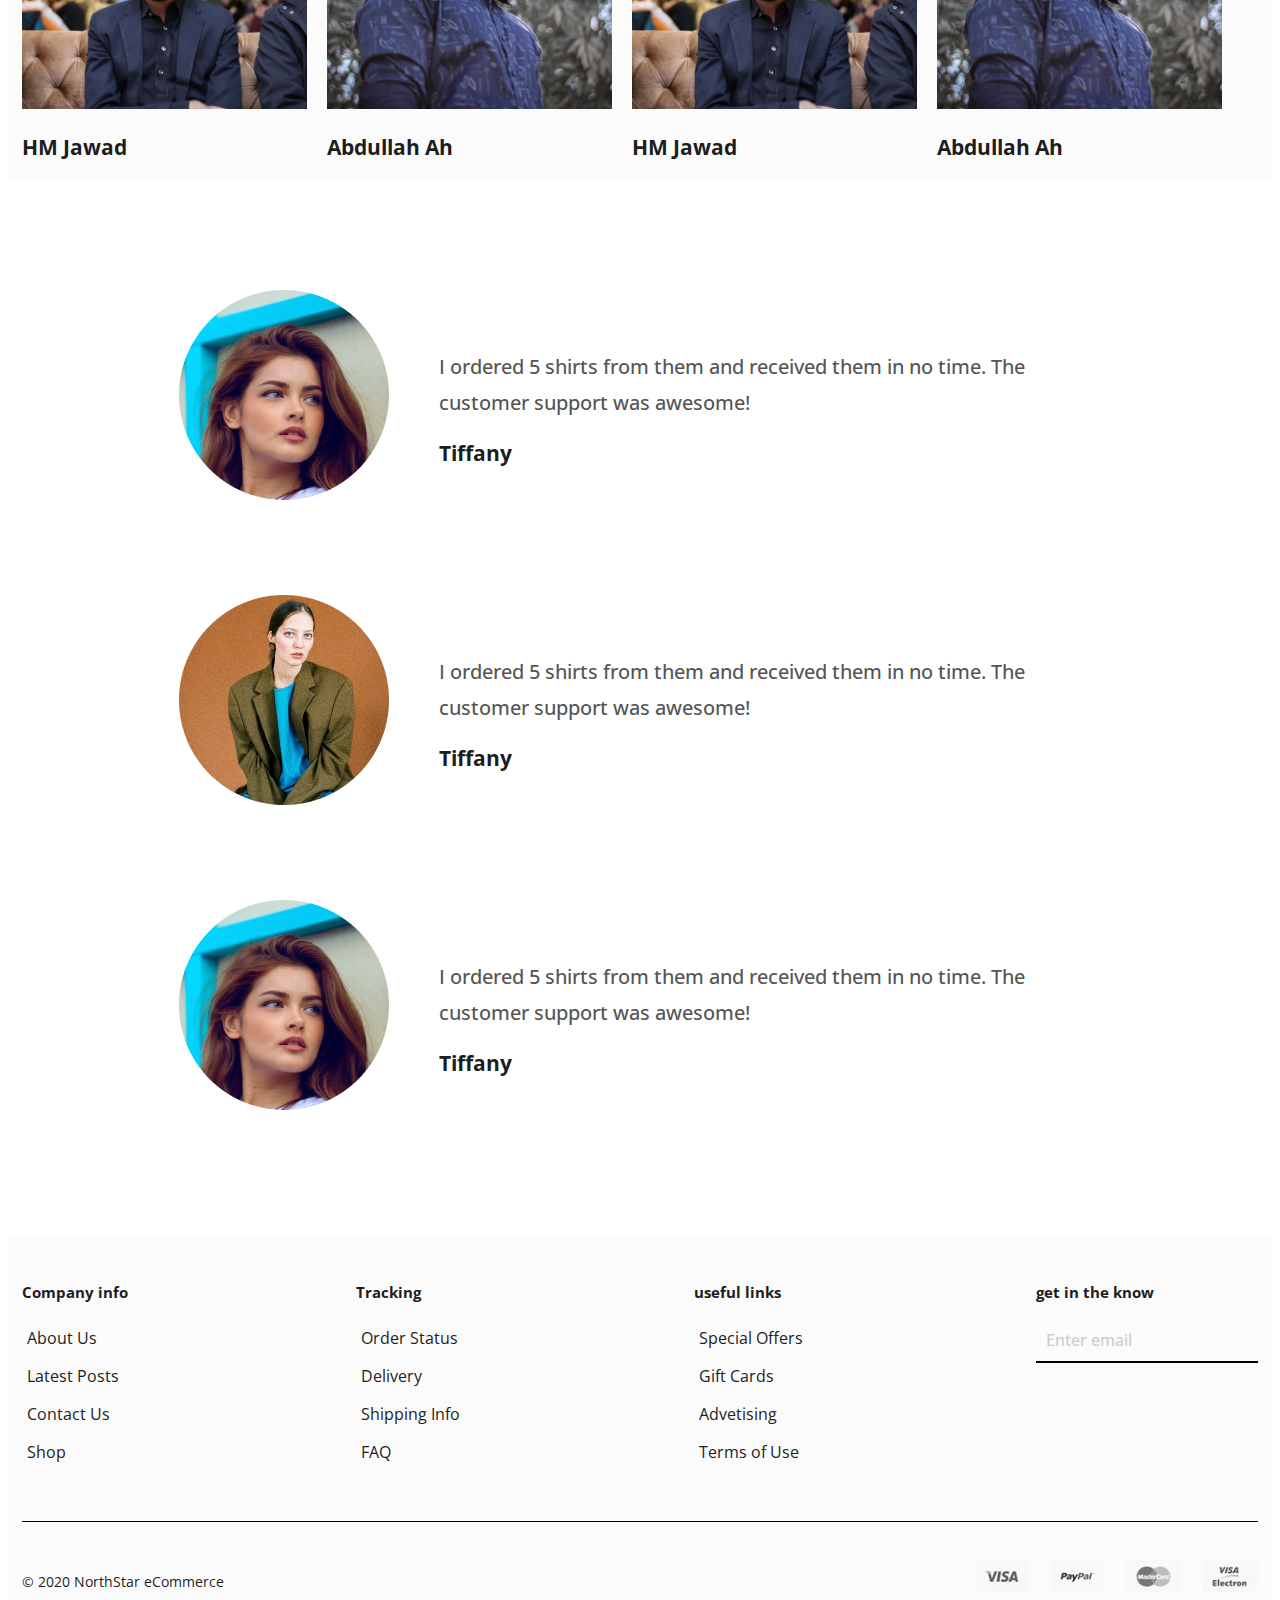
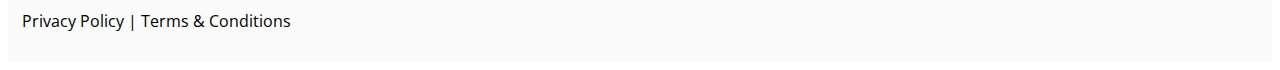
==== commit c0a97531: "E-commerce complete" ====
--- a/WEB/about.html
+++ b/WEB/about.html
@@ -20,25 +20,28 @@
 <body>
     <header class="hed">
         <div class="container">
-            <div class="header">
-                <div class="hed-left">
-                    <a href="http://127.0.0.1:5500/WEB/index.html#">NorthStar</a>
-                </div>
-
-                <div class="hed-midle">
-                    <a href="http://127.0.0.1:5500/WEB/index.html#">HOME</a>
-                    <a href="#" class="header-active">ABOUT</a>
-                    <a href="http://127.0.0.1:5500/WEB/contact.html">CONTACT US</a>
-                </div>
-
-                <div class="hed-rigth">
-                    <i class="fa-regular fa-user"></i>
-                    <i class="fa-solid fa-bag-shopping"></i>
-                    <i class="fa-solid fa-bars"></i>
-                </div>
-            </div>
-        </div>
-    </header>
+          <div class="header">
+            <div class="hed-left">
+              <a href="./index.html">NorthStar</a>
+            </div>
+  
+            <div class="hed-midle">
+              <a href="./index.html">HOME</a>
+              <a href="#"class="header-active">ABOUT</a>
+              <a href="./contact.html">CONTACT US</a>
+            </div>
+  
+            <div class="hed-rigth">
+              <i class="fa-regular fa-user"></i>
+              <a href="shopping-cart.html" class="shoppingCartCount"
+                ><i class="fa-solid fa-bag-shopping"></i>
+                <span class="badge" id="productCount"></span>
+              </a>
+              <i class="fa-solid fa-bars"></i>
+            </div>
+          </div>
+        </div>
+      </header>
 
     <section class="about-navbar">
         <div class="an-content">
@@ -52,14 +55,14 @@
                 <div class="card-One">
                     <img src="../imgs/WOMAN.png" alt="WOMAN">
                     <div class="co-context">
-                        <a href="http://127.0.0.1:5500/WEB/card-Info.html">buy ndow</a>
+                        <a href="./card-Info.html">buy ndow</a>
                     </div>
                 </div>
 
                 <div class="card-One">
                     <img src="../imgs/MAN.png" alt="MAN">
                     <div class="co-context">
-                        <a href="http://127.0.0.1:5500/WEB/card-info-two.html">buy now</a>
+                        <a href="./card-info-two.html">buy now</a>
                     </div>
                 </div>
             </div>
--- a/style.css
+++ b/style.css
@@ -1,455 +1,444 @@
 * {
-    /* margspace-between: 0; */
-    padding: 0;
-    box-sizing: border-box;
-    font-family: 'Open Sans', sans-serif;
-
+  /* margspace-between: 0; */
+  padding: 0;
+  box-sizing: border-box;
+  font-family: "Open Sans", sans-serif;
 }
 
 /*eCommerce index page start*/
 
 .container {
-    max-width: 1236px;
-    width: 100%;
-    margin: 0 auto;
+  max-width: 1236px;
+  width: 100%;
+  margin: 0 auto;
 }
 
 .header-active {
-    color: #024E82 !important;
+  color: #024e82 !important;
 }
 
 .hed {
-    background: #FFFFFF;
+  background: #ffffff;
 }
 
 .header {
-    display: flex;
-    justify-content: space-between;
-    align-items: center;
-    flex-wrap: wrap;
-    padding: 30px;
+  display: flex;
+  justify-content: space-between;
+  align-items: center;
+  flex-wrap: wrap;
+  padding: 30px;
 }
 
 .hed-left a {
-    font-weight: 400;
-    font-size: 36px;
-    line-height: 43px;
-    text-decoration: none;
-    cursor: pointer;
-    color: #000;
-}
-
+  font-weight: 400;
+  font-size: 36px;
+  line-height: 43px;
+  text-decoration: none;
+  cursor: pointer;
+  color: #000;
+}
 
 .hed-midle {
-    display: flex;
-    align-items: center;
-    gap: 20px;
-    max-width: 300px;
-    width: 100%;
+  display: flex;
+  align-items: center;
+  gap: 20px;
+  max-width: 300px;
+  width: 100%;
 }
 
 .hed-midle a {
-    text-decoration: none;
-    font-weight: 700;
-    font-size: 16px;
-    line-height: 14px;
-    color: #000000;
+  text-decoration: none;
+  font-weight: 700;
+  font-size: 16px;
+  line-height: 14px;
+  color: #000000;
 }
 
 .hed-rigth {
-    display: flex;
-    align-items: center;
-    gap: 35px;
+  display: flex;
+  align-items: center;
+  gap: 35px;
 }
 
 .hed-rigth i {
-    cursor: pointer;
-    font-size: 20px;
+  cursor: pointer;
+  font-size: 20px;
+  color: black;
 }
 
 .navbar {
-    background-image: url('./imgs/navImg.png');
-    background-repeat: no-repeat;
-    height: calc(100vh - 113px);
-    /*important*/
-    width: 100%;
-    background-size: cover;
-    background-position: center;
+  background-image: url("./imgs/navImg.png");
+  background-repeat: no-repeat;
+  height: calc(100vh - 113px);
+  /*important*/
+  width: 100%;
+  background-size: cover;
+  background-position: center;
 }
 
 .nav-content {
-    position: absolute;
-    right: 10%;
-    top: 40%;
-    transform: translate(-60, -60);
-}
-
+  position: absolute;
+  right: 10%;
+  top: 40%;
+  transform: translate(-60, -60);
+}
 
 .nav-content p {
-    font-weight: 800;
-    font-size: 48px;
-    line-height: 48px;
-    color: #FFFFFF;
-    max-width: 470px;
-    width: 100%;
-    text-align: center;
-    padding-bottom: 50px;
-    text-shadow: 0px 4px 4px rgba(0, 0, 0, 0.25);
+  font-weight: 800;
+  font-size: 48px;
+  line-height: 48px;
+  color: #ffffff;
+  max-width: 470px;
+  width: 100%;
+  text-align: center;
+  padding-bottom: 50px;
+  text-shadow: 0px 4px 4px rgba(0, 0, 0, 0.25);
 }
 
 .nav-text {
-    position: absolute;
-    right: 13%;
-    transform: translate(-43%);
-    border: 5px solid #FFFFFF;
-    padding: 10px;
-    max-width: 175px;
-    width: 100%;
-    text-align: center;
-    cursor: pointer;
+  position: absolute;
+  right: 13%;
+  transform: translate(-43%);
+  border: 5px solid #ffffff;
+  padding: 10px;
+  max-width: 175px;
+  width: 100%;
+  text-align: center;
+  cursor: pointer;
 }
 
 .nav-text span {
-    font-weight: 700;
-    font-size: 21px;
-    line-height: 22px;
-    color: #FFFFFF;
+  font-weight: 700;
+  font-size: 21px;
+  line-height: 22px;
+  color: #ffffff;
 }
 
 .discover {
-    display: flex;
-    flex-direction: column;
-    flex-wrap: wrap;
+  display: flex;
+  flex-direction: column;
+  flex-wrap: wrap;
 }
 
 .discover-content {
-    text-align: center;
-    padding-top: 50px;
-}
-
+  text-align: center;
+  padding-top: 50px;
+}
 
 .discover-content h2 {
-    font-weight: 700;
-    font-size: 36px;
-    line-height: 48px;
-    color: #1D1D1D;
-}
-
+  font-weight: 700;
+  font-size: 36px;
+  line-height: 48px;
+  color: #1d1d1d;
+}
 
 .discover-content p {
-    font-weight: 400;
-    font-size: 20px;
-    line-height: 48px;
-    color: #555555;
-    padding-bottom: 45px;
+  font-weight: 400;
+  font-size: 20px;
+  line-height: 48px;
+  color: #555555;
+  padding-bottom: 45px;
 }
 
 .discover-cards {
-    display: flex;
-    flex-wrap: wrap;
-    gap: 20px;
-    position: relative;
+  display: flex;
+  flex-wrap: wrap;
+  gap: 20px;
+  position: relative;
+  margin-bottom: 20px;
 }
 
 .discover-cards .card img {
-    max-width: 285px;
-    width: 100%;
-    border-radius: 10px;
+  max-width: 285px;
+  width: 100%;
+  border-radius: 10px;
 }
 
 .card-content {
-    text-align: center;
-    padding-top: 16px;
-    background: #024E82;
-    color: #FFFFFF;
-    border-radius: 0 0 10px 10px;
-    margin-top: -20px;
-    cursor: pointer;
-}
-
-.card-content h4 {
-    font-weight: 400;
-    font-size: 16px;
-    line-height: 25px;
-    color: #FFFFFF;
-    padding: 20px;
-    position: absolute;
-    left: 0;
-    bottom: -25px;
-    border-radius: 0 0 10px 10px;
-    background: #024E82;
-    width: 100%;
-    box-sizing: border-box;
-}
-
+  text-align: center;
+  padding-top: 16px;
+  background: #024e82;
+  color: #ffffff;
+  border-radius: 0 0 10px 10px;
+  margin-top: -20px;
+  cursor: pointer;
+}
+
+.card-content a {
+  font-weight: 400;
+  font-size: 16px;
+  line-height: 25px;
+  color: #ffffff;
+  padding: 20px;
+  position: absolute;
+  left: 0;
+  bottom: -25px;
+  border-radius: 0 0 10px 10px;
+  background: #024e82;
+  width: 100%;
+  box-sizing: border-box;
+  text-decoration: none;
+}
 
 .card-content span {
-    font-weight: 400;
-    font-size: 16px;
-    line-height: 19px;
-    color: #FFFFFF;
-    position: absolute;
-    background: #024E82;
-    border-top-left-radius: 10px;
-    padding: 10px;
-    top: 0;
-    left: 0;
-}
-
+  font-weight: 400;
+  font-size: 16px;
+  line-height: 19px;
+  color: #ffffff;
+  position: absolute;
+  background: #024e82;
+  border-top-left-radius: 10px;
+  padding: 10px;
+  top: 0;
+  left: 0;
+}
 
 .about-card {
-    display: flex;
-    padding-top: 50px;
-    justify-content: space-between;
-    flex-direction: column;
+  display: flex;
+  padding-top: 50px;
+  justify-content: space-between;
+  flex-direction: column;
 }
 
 .about-card .container {
-    display: flex;
-    justify-content: space-between;
-    padding-bottom: 50px;
+  display: flex;
+  justify-content: space-between;
+  padding-bottom: 50px;
 }
 
 .ac-1 {
-    display: flex;
-    flex-direction: column;
+  display: flex;
+  flex-direction: column;
 }
 
 .card-icon {
-    display: flex;
-    gap: 15px;
-    padding-bottom: 10px;
-    align-items: center;
+  display: flex;
+  gap: 15px;
+  padding-bottom: 10px;
+  align-items: center;
 }
 
 .ac1-about {
-    max-width: 199px;
-    width: 100%;
-}
-
+  max-width: 199px;
+  width: 100%;
+}
 
 .ac1-about span {
-    font-weight: 400;
-    font-size: 16px;
-    line-height: 19px;
-    color: #555555;
+  font-weight: 400;
+  font-size: 16px;
+  line-height: 19px;
+  color: #555555;
 }
 
 .ac-1 i {
-    color: #024E82;
+  color: #024e82;
 }
 
 .ac-1 p {
-    font-weight: 600;
-    font-size: 16px;
-    line-height: 25px;
-    color: #1D1D1D;
-}
-
+  font-weight: 600;
+  font-size: 16px;
+  line-height: 25px;
+  color: #1d1d1d;
+}
 
 .black-card .container {
-    display: flex;
-    justify-content: space-between;
-    padding-bottom: 50px;
+  display: flex;
+  justify-content: space-between;
+  padding-bottom: 50px;
 }
 
 .black-one {
-    max-width: 715px;
-    width: 100%;
-    background: #000000;
-    height: 329px;
-    display: flex;
-    flex-direction: column;
-    justify-content: center;
-    text-align: center;
-    gap: 24px;
-    margin-top: 50px;
+  max-width: 715px;
+  width: 100%;
+  background: #000000;
+  height: 329px;
+  display: flex;
+  flex-direction: column;
+  justify-content: center;
+  text-align: center;
+  gap: 24px;
+  margin-top: 50px;
 }
 
 .black-one h3 {
-    font-weight: 400;
-    font-size: 32px;
-    line-height: 48px;
-    color: #FFFFFF;
-}
-
+  font-weight: 400;
+  font-size: 32px;
+  line-height: 48px;
+  color: #ffffff;
+}
 
 .black-one p {
-    font-weight: 400;
-    font-size: 18px;
-    line-height: 130%;
-    color: #FFFFFF;
-    max-width: 406px;
-    width: 100%;
-    text-align: center;
-    margin: 0 auto;
+  font-weight: 400;
+  font-size: 18px;
+  line-height: 130%;
+  color: #ffffff;
+  max-width: 406px;
+  width: 100%;
+  text-align: center;
+  margin: 0 auto;
 }
 
 .black-button {
-    max-width: 100px;
-    width: 100%;
-    background: #FFFFFF;
-    box-shadow: 0px 6px 15px rgba(0, 0, 0, 0.04);
-    display: flex;
-    justify-content: center;
-    padding: 10px;
-    margin: 0 auto;
-}
-
+  max-width: 100px;
+  width: 100%;
+  background: #ffffff;
+  box-shadow: 0px 6px 15px rgba(0, 0, 0, 0.04);
+  display: flex;
+  justify-content: center;
+  padding: 10px;
+  margin: 0 auto;
+}
 
 .black-button span {
-    text-transform: uppercase;
-    font-weight: 400;
-    font-size: 14px;
-    line-height: 20px;
-    color: #024E82;
-    cursor: pointer;
+  text-transform: uppercase;
+  font-weight: 400;
+  font-size: 14px;
+  line-height: 20px;
+  color: #024e82;
+  cursor: pointer;
 }
 
 .balck-two {
-    max-width: 505px;
-    width: 100%;
-    background: #000000;
-    height: 329px;
-    display: flex;
-    flex-direction: column;
-    justify-content: center;
-    text-align: center;
-    gap: 24px;
-    margin-top: 50px;
-}
-
+  max-width: 505px;
+  width: 100%;
+  background: #000000;
+  height: 329px;
+  display: flex;
+  flex-direction: column;
+  justify-content: center;
+  text-align: center;
+  gap: 24px;
+  margin-top: 50px;
+}
 
 .balck-two h3 {
-    font-weight: 400;
-    font-size: 32px;
-    line-height: 48px;
-    color: #FFFFFF;
+  font-weight: 400;
+  font-size: 32px;
+  line-height: 48px;
+  color: #ffffff;
 }
 
 .balck-two p {
-    max-width: 406px;
-    width: 100%;
-    font-weight: 400;
-    font-size: 18px;
-    line-height: 130%;
-    color: #FFFFFF;
-    margin: 0 auto;
+  max-width: 406px;
+  width: 100%;
+  font-weight: 400;
+  font-size: 18px;
+  line-height: 130%;
+  color: #ffffff;
+  margin: 0 auto;
 }
 
 .top-sellers h2 {
-    font-weight: 700;
-    font-size: 36px;
-    line-height: 48px;
-    color: #1D1D1D;
-    text-align: center;
-    padding-top: 50px;
-}
-
+  font-weight: 700;
+  font-size: 36px;
+  line-height: 48px;
+  color: #1d1d1d;
+  text-align: center;
+  padding-top: 50px;
+}
 
 .top-sellers p {
-    font-weight: 400;
-    font-size: 20px;
-    line-height: 48px;
-    color: #555555;
-    text-align: center;
-    padding-bottom: 50px;
+  font-weight: 400;
+  font-size: 20px;
+  line-height: 48px;
+  color: #555555;
+  text-align: center;
+  padding-bottom: 50px;
 }
 
 .sellers-card .container .card-box {
-    display: flex;
-    flex-wrap: wrap;
-    gap: 20px;
+  display: flex;
+  flex-wrap: wrap;
+  gap: 20px;
 }
 
 .sellers-card .container .card-box .card img {
-    max-width: 294px;
-    width: 100%;
+  max-width: 294px;
+  width: 100%;
 }
 
 .sellers-content {
-    text-align: center;
-    padding-bottom: 50px;
+  text-align: center;
+  padding-bottom: 50px;
 }
 
 .sellers-card .container .sellers-bottom {
-    max-width: 150px;
-    width: 100%;
-    padding: 10px 30px;
-    background: #024E82;
-    color: #FFFFFF;
-    margin: 0 auto;
-    margin-bottom: 50px;
+  max-width: 150px;
+  width: 100%;
+  padding: 10px 30px;
+  background: #024e82;
+  color: #ffffff;
+  margin: 0 auto;
+  margin-bottom: 50px;
 }
 
 .sellers-card .container .sellers-bottom span {
-    text-align: center;
-    display: flex;
-    justify-content: center;
-    align-items: center;
+  text-align: center;
+  display: flex;
+  justify-content: center;
+  align-items: center;
 }
 
 .footer {
-    background: #FBFBFB;
-    margin-top: 60px;
+  background: #fbfbfb;
+  margin-top: 60px;
 }
 
 .footer .container .footer-top {
-    display: flex;
-    justify-content: space-between;
-    flex-wrap: wrap;
-    padding-top: 50px;
+  display: flex;
+  justify-content: space-between;
+  flex-wrap: wrap;
+  padding-top: 50px;
 }
 
 .company {
-    display: flex;
-    flex-direction: column;
-    padding-bottom: 50px;
+  display: flex;
+  flex-direction: column;
+  padding-bottom: 50px;
 }
 
 .company h4 {
-    font-weight: 700;
-    font-size: 15px;
-    line-height: 14px;
-    color: #1D1D1D;
-    padding-bottom: 20px;
+  font-weight: 700;
+  font-size: 15px;
+  line-height: 14px;
+  color: #1d1d1d;
+  padding-bottom: 20px;
 }
 
 .company p {
-    font-weight: 400;
-    font-size: 16px;
-    line-height: 28px;
-    color: #1D1D1D;
-    cursor: pointer;
-    margin: 5px !important;
+  font-weight: 400;
+  font-size: 16px;
+  line-height: 28px;
+  color: #1d1d1d;
+  cursor: pointer;
+  margin: 5px !important;
 }
 
 .company input {
-    padding: 10px;
-    border: none;
-    font-size: 16px;
-    font-weight: 500;
-    border-bottom: 2px solid #000;
-    outline: none;
-    background: #FBFBFB;
-    color: #000000;
+  padding: 10px;
+  border: none;
+  font-size: 16px;
+  font-weight: 500;
+  border-bottom: 2px solid #000;
+  outline: none;
+  background: #fbfbfb;
+  color: #000000;
 }
 
 .email-contact i {
-    cursor: pointer;
-}
-
+  cursor: pointer;
+}
 
 .company input::placeholder {
-    color: #d1cccc;
+  color: #d1cccc;
 }
 
 .footer-bottom {
-    display: flex;
-    justify-content: space-between;
-    align-items: center;
-    border-top: 1px solid #000000;
-    padding-bottom: 30px;
+  display: flex;
+  justify-content: space-between;
+  align-items: center;
+  border-top: 1px solid #000000;
+  padding-bottom: 30px;
 }
 
 /* h4 {
@@ -457,469 +446,452 @@
 } */
 
 .footer-bottom .north p {
-    font-weight: 400;
-    font-size: 14px;
-    line-height: 28px;
-    color: #1D1D1D;
-    padding-top: 32px;
+  font-weight: 400;
+  font-size: 14px;
+  line-height: 28px;
+  color: #1d1d1d;
+  padding-top: 32px;
 }
 
 .footer-bottom .pay span {
-    font-weight: 400;
-    font-size: 14px;
-    line-height: 28px;
-    color: #1D1D1D;
-}
-
+  font-weight: 400;
+  font-size: 14px;
+  line-height: 28px;
+  color: #1d1d1d;
+}
 
 .footer-bottom .pay {
-    display: flex;
-    gap: 20px;
-}
-
+  display: flex;
+  gap: 20px;
+}
 
 .footer-bottom .pay img {
-    cursor: pointer;
+  cursor: pointer;
 }
 
 .company h4 {
-    margin: 0;
+  margin: 0;
 }
 
 .company {
-    margin: 0 !important;
+  margin: 0 !important;
 }
 
 /*eCommerce index page end*/
 
-
 /*eCommerce about page start*/
 
 .about-navbar {
-    background-image: url('./imgs/aboutNavbar.png');
-    background-repeat: no-repeat;
-    height: 50vh;
-    width: 100%;
-    background-size: cover;
-    background-position: center;
-    position: relative;
-    margin-bottom: 40px;
+  background-image: url("./imgs/aboutNavbar.png");
+  background-repeat: no-repeat;
+  height: 50vh;
+  width: 100%;
+  background-size: cover;
+  background-position: center;
+  position: relative;
+  margin-bottom: 40px;
 }
 
 .about-navbar .an-content {
-    display: flex;
-    position: absolute;
-    bottom: 20px;
-    left: 30px;
-}
-
+  display: flex;
+  position: absolute;
+  bottom: 20px;
+  left: 30px;
+}
 
 .about-navbar .an-content p {
-    font-weight: 400;
-    font-size: 48px;
-    line-height: 48px;
-    color: #FFFFFF;
+  font-weight: 400;
+  font-size: 48px;
+  line-height: 48px;
+  color: #ffffff;
 }
 
 .second-navbar {
-    background: #FBFBFB;
+  background: #fbfbfb;
 }
 
 .two-card {
-    display: flex;
-    flex-wrap: wrap;
-    gap: 40px;
-    padding-top: 30px;
+  display: flex;
+  flex-wrap: wrap;
+  gap: 40px;
+  padding-top: 30px;
 }
 
 .card-One {
-    position: relative;
+  position: relative;
 }
 
 .card-One img {
-    max-width: 595px;
-    width: 100%;
-    object-fit: cover;
+  max-width: 595px;
+  width: 100%;
+  object-fit: cover;
 }
 
 .card-One .co-context {
-    position: absolute;
-    bottom: 37px;
-    color: #FFFFFF;
-    width: 100%;
-    text-align: center;
-}
-
+  position: absolute;
+  bottom: 37px;
+  color: #ffffff;
+  width: 100%;
+  text-align: center;
+}
 
 .card-One .co-context a {
-    background: #FFFFFF;
-    padding: 15px;
-    max-width: 196px;
-    width: 100%;
-    margin: 0 auto;
-    text-transform: uppercase;
-    font-weight: 400;
-    font-size: 24px;
-    line-height: 20px;
-    color: #14517B;
-    cursor: pointer;
-    border-radius: 10px;
-    text-decoration: none;
+  background: #ffffff;
+  padding: 15px;
+  max-width: 196px;
+  width: 100%;
+  margin: 0 auto;
+  text-transform: uppercase;
+  font-weight: 400;
+  font-size: 24px;
+  line-height: 20px;
+  color: #14517b;
+  cursor: pointer;
+  border-radius: 10px;
+  text-decoration: none;
 }
 
 .Founders .container h2 {
-    text-align: center;
-    font-weight: 700;
-    font-size: 36px;
-    line-height: 48px;
-    color: #1D1D1D;
-    padding: 50px 0;
+  text-align: center;
+  font-weight: 700;
+  font-size: 36px;
+  line-height: 48px;
+  color: #1d1d1d;
+  padding: 50px 0;
 }
 
 .Founders {
-    background: #FBFBFB;
-    margin-bottom: 50px;
-}
-
+  background: #fbfbfb;
+  margin-bottom: 50px;
+}
 
 .founders-card {
-    display: flex;
-    flex-wrap: wrap;
-    gap: 20px;
+  display: flex;
+  flex-wrap: wrap;
+  gap: 20px;
 }
 
 figure {
-    margin: 0;
+  margin: 0;
 }
 
 .founders-card figure img {
-    max-width: 285px;
-    width: 100%;
-}
-
+  max-width: 285px;
+  width: 100%;
+}
 
 .founders-card figure figcaption h3 {
-    font-weight: 700;
-    font-size: 21px;
-    line-height: 24px;
-    color: #1D1D1D;
+  font-weight: 700;
+  font-size: 21px;
+  line-height: 24px;
+  color: #1d1d1d;
 }
 
 .testimonials {
-    padding: 60px 0;
+  padding: 60px 0;
 }
 
 .testimonials .container {
-    display: flex;
-    flex-direction: column;
-    gap: 90px;
-    justify-content: center;
-    align-items: center;
+  display: flex;
+  flex-direction: column;
+  gap: 90px;
+  justify-content: center;
+  align-items: center;
 }
 
 .testimonials .container .testimonials-box {
-    display: flex;
-    align-items: center;
-    gap: 50px;
+  display: flex;
+  align-items: center;
+  gap: 50px;
 }
 
 .testimo-img img {
-    object-fit: cover;
+  object-fit: cover;
 }
 
 .testimo-content i {
-    font-size: 40px;
+  font-size: 40px;
 }
 
 .testimo-content p {
-    font-weight: 500;
-    font-size: 20px;
-    line-height: 36px;
-    color: #555555;
-    max-width: 663px;
-    width: 100%;
+  font-weight: 500;
+  font-size: 20px;
+  line-height: 36px;
+  color: #555555;
+  max-width: 663px;
+  width: 100%;
 }
 
 .testimo-content span {
-    font-weight: 700;
-    font-size: 21px;
-    line-height: 24px;
-    color: #1D1D1D;
-}
-
+  font-weight: 700;
+  font-size: 21px;
+  line-height: 24px;
+  color: #1d1d1d;
+}
 
 /*eCommerce about page end*/
 
 /*eCommerce contact page start*/
 
 .contact-navbar {
-    background-image: url('./imgs/contact.png');
-    background-repeat: no-repeat;
-    background-position: center;
-    background-size: cover;
-    width: 100%;
-    height: 50vh;
-    position: relative;
-}
-
+  background-image: url("./imgs/contact.png");
+  background-repeat: no-repeat;
+  background-position: center;
+  background-size: cover;
+  width: 100%;
+  height: 50vh;
+  position: relative;
+}
 
 .contact-navbar .cn-content {
-    position: absolute;
-    bottom: 30px;
-    left: 40px;
+  position: absolute;
+  bottom: 30px;
+  left: 40px;
 }
 
 .contact-navbar .cn-content p {
-    color: #FFFFFF;
-    font-weight: 400;
-    font-size: 48px;
-    line-height: 48px;
+  color: #ffffff;
+  font-weight: 400;
+  font-size: 48px;
+  line-height: 48px;
 }
 
 .contact-form .container {
-    display: flex;
-    justify-content: space-between;
-    flex-wrap: wrap;
+  display: flex;
+  justify-content: space-between;
+  flex-wrap: wrap;
 }
 
 .contact-form .container .form-left h2 {
-    font-weight: 700;
-    font-size: 36px;
-    line-height: 48px;
-    color: #3A3939;
+  font-weight: 700;
+  font-size: 36px;
+  line-height: 48px;
+  color: #3a3939;
 }
 
 .form-left p {
-    max-width: 768px;
-    width: 100%;
-    font-weight: 400;
-    font-size: 16px;
-    line-height: 19px;
-    color: #555555;
-}
-
+  max-width: 768px;
+  width: 100%;
+  font-weight: 400;
+  font-size: 16px;
+  line-height: 19px;
+  color: #555555;
+}
 
 .form-left .form {
-    display: flex;
-    max-width: 820px;
-    width: 100%;
-    justify-content: space-between;
-    flex-wrap: wrap;
+  display: flex;
+  max-width: 820px;
+  width: 100%;
+  justify-content: space-between;
+  flex-wrap: wrap;
 }
 
 .form-left .frm p {
-    font-weight: 400;
-    font-size: 16px;
-    line-height: 19px;
-    color: #555555;
+  font-weight: 400;
+  font-size: 16px;
+  line-height: 19px;
+  color: #555555;
 }
 
 .form-left .frm input {
-    max-width: 400px;
-    width: 400px;
-    height: 50px;
-    padding: 10px;
+  max-width: 400px;
+  width: 400px;
+  height: 50px;
+  padding: 10px;
 }
 
 .form-left .textarea p {
-    font-weight: 400;
-    font-size: 16px;
-    line-height: 19px;
-    color: #555555;
-    padding-top: 20px;
+  font-weight: 400;
+  font-size: 16px;
+  line-height: 19px;
+  color: #555555;
+  padding-top: 20px;
 }
 
 .form-left .textarea textarea {
-    max-width: 820px;
-    width: 820px;
-    font-weight: 600;
-    font-size: 16px;
-    min-height: 188px;
-    color: #555555;
-    resize: none;
+  max-width: 820px;
+  width: 820px;
+  font-weight: 600;
+  font-size: 16px;
+  min-height: 188px;
+  color: #555555;
+  resize: none;
 }
 
 .form-left .form-btn button {
-    margin-top: 20px;
-    max-width: 170px;
-    width: 100%;
-    padding: 10px;
-    background: #024E82;
-    color: #FFFFFF;
-    font-weight: 400;
-    font-size: 16px;
-    line-height: 22px;
-    margin-bottom: 50px;
+  margin-top: 20px;
+  max-width: 170px;
+  width: 100%;
+  padding: 10px;
+  background: #024e82;
+  color: #ffffff;
+  font-weight: 400;
+  font-size: 16px;
+  line-height: 22px;
+  margin-bottom: 50px;
 }
 
 .form-rigth {
-    display: flex;
-    flex-direction: column;
-}
-
+  display: flex;
+  flex-direction: column;
+}
 
 .form-rigth .rigth-one h2 {
-    font-weight: 700;
-    font-size: 24px;
-    line-height: 48px;
-    color: #1D1D1D;
-}
-
+  font-weight: 700;
+  font-size: 24px;
+  line-height: 48px;
+  color: #1d1d1d;
+}
 
 .form-rigth .rigth-one p {
-    max-width: 300px;
-    width: 100%;
-}
-
+  max-width: 300px;
+  width: 100%;
+}
 
 /*eCommerce contact page end*/
 
-
 /*card-info start*/
 
 .card-info .container {
-    display: flex;
-    padding-top: 50px;
-    flex-wrap: wrap;
-    justify-content: space-between;
-}
-
+  display: flex;
+  padding-top: 50px;
+  flex-wrap: wrap;
+  justify-content: space-between;
+}
 
 .card-img {
-    position: relative;
+  position: relative;
 }
 
 .card-img img {
-    max-width: 550px;
-    width: 100%;
-    object-fit: cover;
-    max-height: 620px;
-    border-radius: 10px;
+  max-width: 550px;
+  width: 100%;
+  object-fit: cover;
+  max-height: 620px;
+  border-radius: 10px;
 }
 
 .card-discount {
-    position: absolute;
-    top: 20px;
-    left: 20px;
-}
-
+  position: absolute;
+  top: 20px;
+  left: 20px;
+}
 
 .card-discount span {
-    background-color: #D6763C;
-    border-radius: 100%;
-    font-weight: 700;
-    font-size: 15px;
-    color: #FFFFFF;
-    padding: 10px 6px;
+  background-color: #d6763c;
+  border-radius: 100%;
+  font-weight: 700;
+  font-size: 15px;
+  color: #ffffff;
+  padding: 10px 6px;
 }
 
 .card-about {
-    display: flex;
-    flex-direction: column;
+  display: flex;
+  flex-direction: column;
 }
 
 .card-about h2 {
-    font-weight: 700;
-    font-size: 36px;
-    line-height: 48px;
-    color: #1D1D1D;
+  font-weight: 700;
+  font-size: 36px;
+  line-height: 48px;
+  color: #1d1d1d;
 }
 
 .card-price {
-    display: flex;
-    gap: 20px;
-    padding-top: 15px;
-    font-weight: 400;
-    font-size: 24px;
-    line-height: 29px;
+  display: flex;
+  gap: 20px;
+  padding-top: 15px;
+  font-weight: 400;
+  font-size: 24px;
+  line-height: 29px;
 }
 
 .card-price p {
-    color: #024E82;
+  color: #024e82;
 }
 
 .card-star i {
-    font-weight: 900;
-    font-size: 13px;
-    line-height: 48px;
-    color: #D6763C;
+  font-weight: 900;
+  font-size: 13px;
+  line-height: 48px;
+  color: #d6763c;
 }
 
 .card-price p {
-    margin: 0;
+  margin: 0;
 }
 
 .cardAbout-content {
-    max-width: 660px;
-    width: 100%;
+  max-width: 660px;
+  width: 100%;
 }
 
 .cardAbout-content p {
-    font-weight: 400;
-    font-size: 16px;
-    line-height: 19px;
-    color: #555555;
-    padding-bottom: 35px;
-}
-
+  font-weight: 400;
+  font-size: 16px;
+  line-height: 19px;
+  color: #555555;
+  padding-bottom: 35px;
+}
 
 .card-select select {
-    max-width: 210px;
-    width: 100%;
-    height: 48px;
-    padding: 5px;
-    font-weight: 400;
-    font-size: 16px;
-    line-height: 19px;
-    color: #1D1D1D;
-    margin-bottom: 35px;
-    display: flex;
-    justify-content: space-between;
+  max-width: 210px;
+  width: 100%;
+  height: 48px;
+  padding: 5px;
+  font-weight: 400;
+  font-size: 16px;
+  line-height: 19px;
+  color: #1d1d1d;
+  margin-bottom: 35px;
+  display: flex;
+  justify-content: space-between;
 }
 
 .add-cart span {
-    max-width: 190px;
-    width: 100%;
-    background: #024E82;
-    padding: 13px 30px;
-    color: #FFFFFF;
-    cursor: pointer;
+  max-width: 190px;
+  width: 100%;
+  background: #024e82;
+  padding: 13px 30px;
+  color: #ffffff;
+  cursor: pointer;
 }
 
 .add-cart p {
-    max-width: 250px;
-    width: 100%;
-    padding-top: 36px;
+  max-width: 250px;
+  width: 100%;
+  padding-top: 36px;
 }
 
 .change-button {
-    padding: 60px 0 50px 0;
+  padding: 60px 0 50px 0;
 }
 
 .bottoms button {
-    padding: 10px;
-    margin-right: -5px;
-    cursor: pointer;
-    font-weight: 500;
-    font-size: 16px;
-    line-height: 18px;
-    color: #1D1D1D;
-    background: #FFFFFF;
+  padding: 10px;
+  margin-right: -5px;
+  cursor: pointer;
+  font-weight: 500;
+  font-size: 16px;
+  line-height: 18px;
+  color: #1d1d1d;
+  background: #ffffff;
 }
 
 .cb-content {
-    max-width: 1144px;
-    width: 100%;
-    border: 1px solid #555555;
-    padding: 30px;
+  max-width: 1144px;
+  width: 100%;
+  border: 1px solid #555555;
+  padding: 30px;
 }
 
 .cb-content-two {
-    max-width: 1144px;
-    width: 100%;
-    border: 1px solid #555555;
-    padding: 30px;
-    display: none;
+  max-width: 1144px;
+  width: 100%;
+  border: 1px solid #555555;
+  padding: 30px;
+  display: none;
 }
 
 /*card-info end*/
@@ -927,254 +899,362 @@
 /*shopping card start*/
 
 .shopping-card .container {
-    display: flex;
-    flex-wrap: wrap;
+  display: flex;
+  flex-wrap: wrap;
 }
 
 .shopping-info {
-    display: flex;
-    flex-direction: column;
-    width: 100%;
-    padding-top: 50px;
-    position: relative;
-}
-
+  display: flex;
+  flex-direction: column;
+  width: 100%;
+  padding-top: 50px;
+  position: relative;
+}
 
 .shopping-info td {
-    border-bottom: 1px solid #000;
-    padding: 20px;
-    text-align: center;
+  border-bottom: 1px solid #000;
+  padding: 20px;
+  text-align: center;
 }
 
 .shopping-info i {
-    position: absolute;
-    bottom: 25px;
-    margin-right: 10px;
-    cursor: pointer;
-    font-size: 15px;
-    color: gray;
+  bottom: 25px;
+  margin-right: 10px;
+  cursor: pointer;
+  font-size: 15px;
+  color: gray;
 }
 
 .card-totals h2 {
-    font-weight: 700;
-    font-size: 36px;
-    line-height: 48px;
-    color: #1D1D1D;
+  font-weight: 700;
+  font-size: 36px;
+  line-height: 48px;
+  color: #1d1d1d;
 }
 
 .card-totals .totals {
-    display: flex;
-    flex-wrap: wrap;
-    max-width: 530px;
-    width: 100%;
+  display: flex;
+  flex-wrap: wrap;
+  max-width: 530px;
+  width: 100%;
 }
 
 .totals-one {
-    max-width: 530px;
-    width: 100%;
-    display: flex;
-    justify-content: space-between;
-    border-bottom: 1px solid #000;
+  max-width: 530px;
+  width: 100%;
+  display: flex;
+  justify-content: space-between;
+  border-bottom: 1px solid #000;
 }
 
 .totals-one .context p {
-    font-weight: 400;
-    font-size: 16px;
-    line-height: 19px;
-    color: #555555;
-}
-
+  font-weight: 400;
+  font-size: 16px;
+  line-height: 19px;
+  color: #555555;
+}
 
 .totals-one .totals-price p {
-    font-weight: 400;
-    font-size: 16px;
-    line-height: 19px;
-    color: #1D1D1D;
+  font-weight: 400;
+  font-size: 16px;
+  line-height: 19px;
+  color: #1d1d1d;
 }
 
 .total-btn {
-    max-width: 250px;
-    width: 100%;
-    padding-top: 50px;
-    padding-bottom: 50px;
-}
-
+  max-width: 250px;
+  width: 100%;
+  padding-top: 50px;
+  padding-bottom: 50px;
+}
 
 .total-btn p {
-    display: flex;
-    justify-content: center;
-    align-items: center;
-    background: #D6763C;
-    padding: 20px;
-    color: #FFFFFF;
-    cursor: pointer;
-    font-weight: 400;
-    font-size: 16px;
-    line-height: 22px;
-
+  display: flex;
+  justify-content: center;
+  align-items: center;
+  background: #d6763c;
+  padding: 20px;
+  color: #ffffff;
+  cursor: pointer;
+  font-weight: 400;
+  font-size: 16px;
+  line-height: 22px;
 }
 
 /*shopping card end*/
 
-
 /*building details start*/
 
-
 .billing-details .container p {
-    margin: 5px !important;
+  margin: 5px !important;
 }
 
 .billing-details .container h2 {
-    font-weight: 700;
-    font-size: 36px;
-    line-height: 48px;
-    color: #1D1D1D;
+  font-weight: 700;
+  font-size: 36px;
+  line-height: 48px;
+  color: #1d1d1d;
 }
 
 .form label p {
-    font-weight: 400;
-    font-size: 16px;
-    line-height: 19px;
-    color: #555555;
-}
-
+  font-weight: 400;
+  font-size: 16px;
+  line-height: 19px;
+  color: #555555;
+}
 
 .form label input {
-    margin-bottom: 20px;
-    max-width: 620px;
-    width: 100%;
-    height: 50px;
-    padding: 10px;
-}
-
+  margin-bottom: 20px;
+  max-width: 620px;
+  width: 100%;
+  height: 50px;
+  padding: 10px;
+}
 
 .form label input::placeholder {
-    font-weight: 400;
-    font-size: 16px;
-    line-height: 19px;
-    color: #555555;
+  font-weight: 400;
+  font-size: 16px;
+  line-height: 19px;
+  color: #555555;
 }
 
 .orders table {
-    max-width: 1280px;
-    width: 100%;
-    margin-top: 50px;
+  max-width: 1280px;
+  width: 100%;
+  margin-top: 50px;
 }
 
 .orders .container h2 {
-    font-weight: 700;
-    font-size: 36px;
-    line-height: 48px;
-    color: #1D1D1D;
+  font-weight: 700;
+  font-size: 36px;
+  line-height: 48px;
+  color: #1d1d1d;
 }
 
 .orders table {
-    border: 1px solid #000;
-    border-collapse: collapse;
+  border: 1px solid #000;
+  border-collapse: collapse;
 }
 
 .orders table tr td {
-    padding: 10px;
+  padding: 10px;
 }
 
 .orders table tr:not(:last-child) {
-    border-bottom: 1px solid #000;
+  border-bottom: 1px solid #000;
 }
 
 .place-order {
-    margin-top: 50px;
-    padding-bottom: 50px;
+  margin-top: 50px;
+  padding-bottom: 50px;
 }
 
 .place-order .container {
-    border: 1px solid #000;
-    max-width: 1240px;
-    width: 100%;
-    padding: 20px;
-    min-height: 245px;
+  border: 1px solid #000;
+  max-width: 1240px;
+  width: 100%;
+  padding: 20px;
+  min-height: 245px;
 }
 
 .in-order p {
-    border: 1px solid #000;
-    padding: 20px;
-    background: #EBEBEB;
+  border: 1px solid #000;
+  padding: 20px;
+  background: #ebebeb;
 }
 
 .placeOrder-btn {
-    max-width: 166px;
-    width: 100%;
-    height: 48px;
-    padding-top: 20px;
+  max-width: 166px;
+  width: 100%;
+  height: 48px;
+  padding-top: 20px;
 }
 
 .placeOrder-btn p {
-    background: #D6763C;
-    display: flex;
-    justify-content: center;
-    align-items: center;
-    padding: 15px;
-    cursor: pointer;
+  background: #d6763c;
+  display: flex;
+  justify-content: center;
+  align-items: center;
+  padding: 15px;
+  cursor: pointer;
 }
 
 /*building details end*/
 
-
 /*productModal start*/
 
 .productModal {
-    height: 100%;
-    width: 100%;
-    background: rgba(0, 0, 0, .6);
-    top: 0;
-    display: flex;
-    align-items: center;
-    left: 0;
-    position: fixed;
-    z-index: 2;
-}
-
-
+  height: 100%;
+  width: 100%;
+  background: rgba(0, 0, 0, 0.6);
+  top: 0;
+  display: flex;
+  align-items: center;
+  left: 0;
+  position: fixed;
+  z-index: 2;
+  display: none;
+  overflow-x: hidden;
+}
 
 .productModal .container .modal-box {
-    max-width: 1050px;
-    width: 100%;
-    background: #FBFBFB;
-    display: flex;
-    justify-content: space-between;
-    margin: 0 auto;
-    border-radius: 20px;
+  max-width: 1050px;
+  width: 100%;
+  background: #fbfbfb;
+  display: flex;
+  justify-content: space-between;
+  margin: 0 auto;
+  border-radius: 20px;
 }
 
 .productModal .container .modal-rigth img {
-    margin: 50px 0 0 10px;
-    border-radius: 10px;
-    height: 400px;
+  margin: 50px 0 0 10px;
+  border-radius: 10px;
+  height: 400px;
 }
 
 .modal-left .card-about h2 {
-    font-size: 30px;
+  font-size: 30px;
 }
 
 .productModal .container .modal-box .modal-rigth {
-    background: #EBEBEB;
-    padding: 50px;
-    border-radius: 20px 0 0 20px;
+  background: #ebebeb;
+  padding: 50px;
+  margin-right: 50px;
+  border-radius: 20px 0 0 20px;
 }
 
 .modal-left .cardAbout-content p {
-    max-width: 550px;
-    width: 100%;
+  max-width: 550px;
+  width: 100%;
+  padding-right: 20px;
 }
 
 .modal-left {
-    position: relative;
+  position: relative;
+  max-width: 600px;
+  width: 100%;
 }
 
 .modal-left .card-about .modal-delete i {
-    position: absolute;
-    right: 15px;
-    top: 15px;
-    cursor: pointer;
-}
-
-/*productModal end*/+  position: absolute;
+  right: 15px;
+  top: 15px;
+  cursor: pointer;
+}
+
+/*productModal end*/
+
+/*cart start*/
+
+.myProduct h1 {
+  background: #024e82;
+  text-align: center;
+  font-weight: bold;
+  color: #ffffff;
+  padding: 15px;
+  max-width: 400px;
+  width: 100%;
+  margin: 0 auto;
+  border-radius: 10px;
+  margin-top: 40px;
+}
+
+.discover-cards {
+  cursor: pointer;
+}
+/*cart end*/
+
+.badge {
+  background-color: blue;
+  color: #fff;
+  border-radius: 50%;
+  width: 20px;
+  height: 20px;
+  position: absolute;
+  top: -15px;
+  right: -15px;
+  display: grid;
+  place-items: center;
+}
+
+.shoppingCartCount {
+  position: relative;
+}
+
+.confirmDeleteModal {
+  position: fixed;
+  top: 0;
+  left: 0;
+  width: 100%;
+  height: 100%;
+  background-color: rgba(0, 0, 0, 0.8);
+  display: flex;
+  align-items: center;
+  justify-content: center;
+  z-index: 2;
+  opacity: 0;
+  visibility: hidden;
+  transition: all 0.5s cubic-bezier(0.39, 0.575, 0.565, 1);
+}
+
+.showModal {
+  opacity: 1;
+  visibility: visible;
+}
+
+.modal {
+  background-color: #fff;
+  width: 500px;
+  padding: 20px;
+  z-index: 3;
+  border-radius: 5px;
+  text-align: center;
+}
+
+.modal h2 {
+  padding: 0;
+  margin: 0;
+}
+
+.cancelButton,
+.deleteButton {
+  background-color: #ddd;
+  border: none;
+  padding: 15px 40px;
+  width: 40%;
+  font-weight: bold;
+  cursor: pointer;
+}
+
+.deleteButton {
+  background-color: red;
+  color: #fff;
+}
+
+.successAlert,
+.errorAlert {
+  position: fixed;
+  right: 20px;
+  top: 20px;
+  background-color: green;
+  padding: 10px 30px;
+  border-radius: 5px;
+  width: 400px;
+  display: grid;
+  place-items: center;
+  color: #fff;
+  opacity: 0;
+  visibility: hidden;
+  transition: all 0.5s;
+  z-index: 999;
+}
+
+.errorAlert {
+  background-color: darkred;
+}
+
+.showAlert {
+  opacity: 1;
+  visibility: visible;
+}
